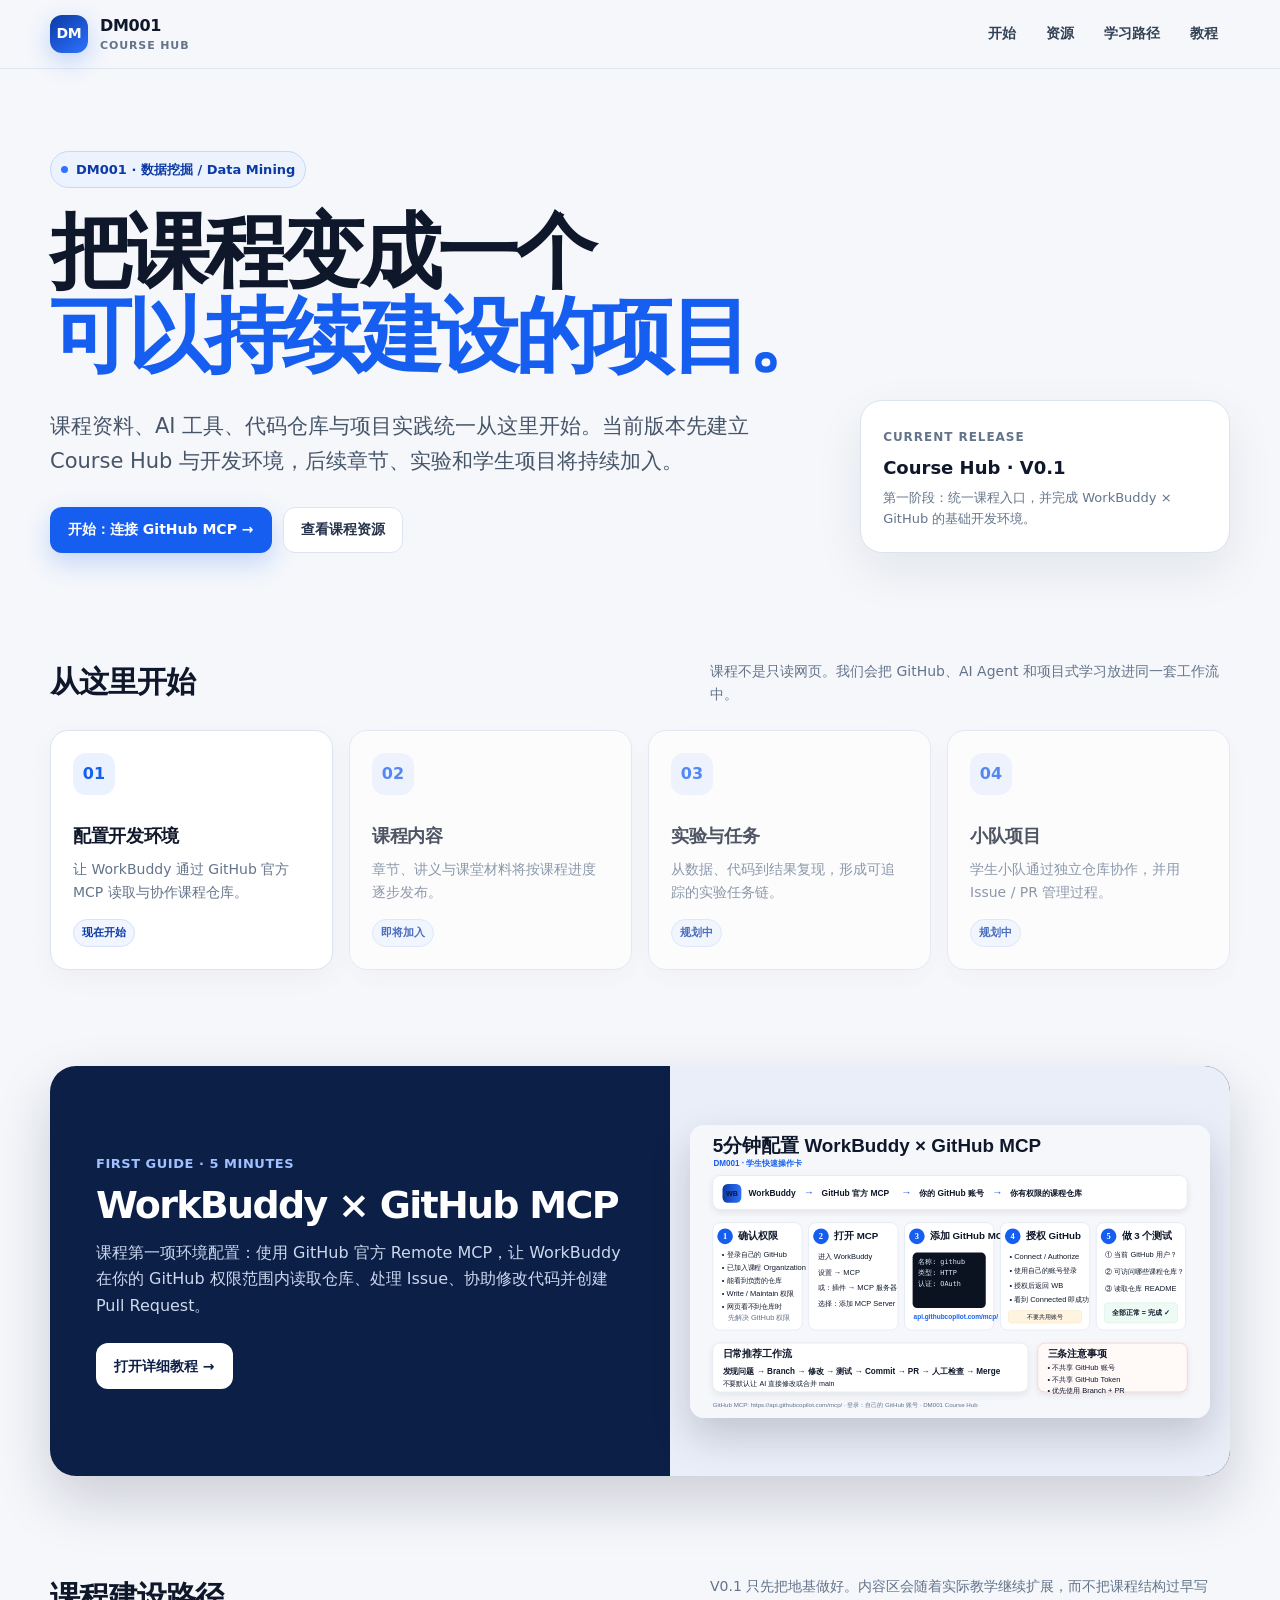
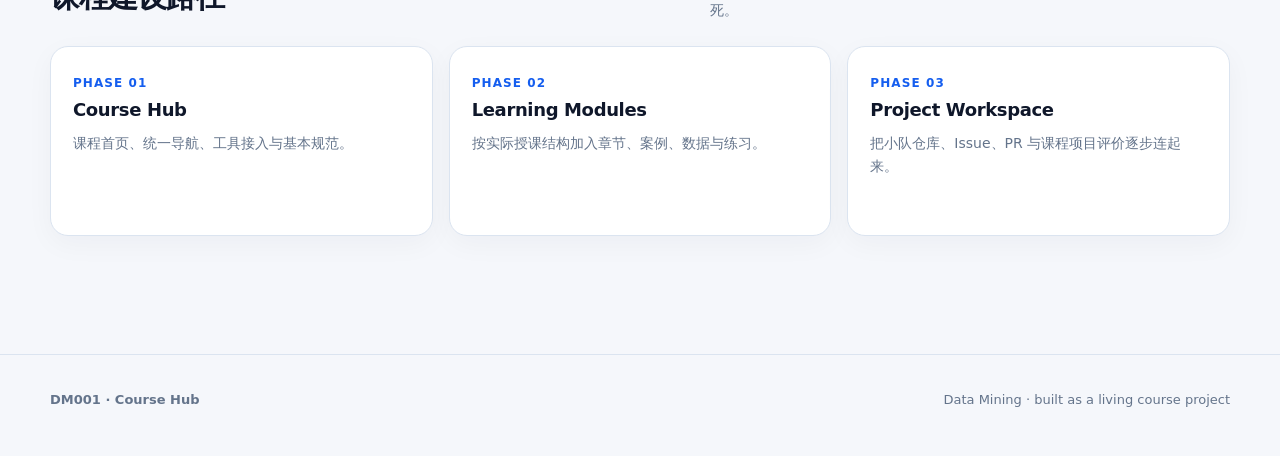
==== index.html @ c739cecd "fix: use SVG quick guide asset" ====
<!doctype html>
<html lang="zh-CN">
<head>
  <meta charset="utf-8" />
  <meta name="viewport" content="width=device-width, initial-scale=1" />
  <meta name="description" content="DM001 数据挖掘课程主页：课程信息、工具环境、教程与项目实践。" />
  <title>DM001 · 数据挖掘 Course Hub</title>
  <link rel="stylesheet" href="styles.css" />
</head>
<body>
<header class="topbar">
  <div class="container nav">
    <a class="brand" href="./">
      <span class="brand-mark">DM</span>
      <span>DM001 <small>Course Hub</small></span>
    </a>
    <nav class="nav-links" aria-label="主导航">
      <a href="#start">开始</a>
      <a href="#resources">资源</a>
      <a href="#path">学习路径</a>
      <a href="tutorials/github-mcp.html">教程</a>
    </nav>
  </div>
</header>

<main>
  <section class="hero">
    <div class="container">
      <span class="eyebrow"><span class="dot"></span> DM001 · 数据挖掘 / Data Mining</span>
      <h1>把课程变成一个<br><span>可以持续建设的项目。</span></h1>
      <div class="hero-copy">
        <div>
          <p>课程资料、AI 工具、代码仓库与项目实践统一从这里开始。当前版本先建立 Course Hub 与开发环境，后续章节、实验和学生项目将持续加入。</p>
          <div class="hero-actions">
            <a class="btn btn-primary" href="tutorials/github-mcp.html">开始：连接 GitHub MCP →</a>
            <a class="btn btn-secondary" href="#resources">查看课程资源</a>
          </div>
        </div>
        <aside class="hero-note">
          <span class="label">Current release</span>
          <strong>Course Hub · V0.1</strong>
          <p>第一阶段：统一课程入口，并完成 WorkBuddy × GitHub 的基础开发环境。</p>
        </aside>
      </div>
    </div>
  </section>

  <section class="section" id="start">
    <div class="container">
      <div class="section-head">
        <div><h2>从这里开始</h2></div>
        <p>课程不是只读网页。我们会把 GitHub、AI Agent 和项目式学习放进同一套工作流中。</p>
      </div>
      <div class="grid-4">
        <a class="card" href="tutorials/github-mcp.html">
          <div class="icon">01</div>
          <h3>配置开发环境</h3>
          <p>让 WorkBuddy 通过 GitHub 官方 MCP 读取与协作课程仓库。</p>
          <span class="tag">现在开始</span>
        </a>
        <div class="card disabled">
          <div class="icon">02</div>
          <h3>课程内容</h3>
          <p>章节、讲义与课堂材料将按课程进度逐步发布。</p>
          <span class="tag">即将加入</span>
        </div>
        <div class="card disabled">
          <div class="icon">03</div>
          <h3>实验与任务</h3>
          <p>从数据、代码到结果复现，形成可追踪的实验任务链。</p>
          <span class="tag">规划中</span>
        </div>
        <div class="card disabled">
          <div class="icon">04</div>
          <h3>小队项目</h3>
          <p>学生小队通过独立仓库协作，并用 Issue / PR 管理过程。</p>
          <span class="tag">规划中</span>
        </div>
      </div>
    </div>
  </section>

  <section class="section" id="resources">
    <div class="container">
      <article class="feature">
        <div class="feature-copy">
          <span class="kicker">FIRST GUIDE · 5 MINUTES</span>
          <h2>WorkBuddy × GitHub MCP</h2>
          <p>课程第一项环境配置：使用 GitHub 官方 Remote MCP，让 WorkBuddy 在你的 GitHub 权限范围内读取仓库、处理 Issue、协助修改代码并创建 Pull Request。</p>
          <a class="btn" href="tutorials/github-mcp.html">打开详细教程 →</a>
        </div>
        <div class="feature-media">
          <img src="assets/workbuddy-github-mcp.svg" alt="5分钟配置 WorkBuddy 与 GitHub MCP 操作卡" />
        </div>
      </article>
    </div>
  </section>

  <section class="section" id="path">
    <div class="container">
      <div class="section-head">
        <div><h2>课程建设路径</h2></div>
        <p>V0.1 只先把地基做好。内容区会随着实际教学继续扩展，而不把课程结构过早写死。</p>
      </div>
      <div class="timeline">
        <div class="card"><span class="num">PHASE 01</span><h3>Course Hub</h3><p>课程首页、统一导航、工具接入与基本规范。</p></div>
        <div class="card"><span class="num">PHASE 02</span><h3>Learning Modules</h3><p>按实际授课结构加入章节、案例、数据与练习。</p></div>
        <div class="card"><span class="num">PHASE 03</span><h3>Project Workspace</h3><p>把小队仓库、Issue、PR 与课程项目评价逐步连起来。</p></div>
      </div>
    </div>
  </section>
</main>

<footer class="footer">
  <div class="container footer-inner">
    <strong>DM001 · Course Hub</strong>
    <span>Data Mining · built as a living course project</span>
  </div>
</footer>
</body>
</html>
---- styles.css ----
:root {
  --bg: #f5f7fb;
  --surface: #ffffff;
  --surface-2: #eef3fb;
  --text: #0f172a;
  --muted: #64748b;
  --line: #dbe4f0;
  --blue: #155eef;
  --blue-dark: #0b3aa4;
  --blue-soft: #eaf1ff;
  --green: #138a5b;
  --amber: #a15c00;
  --shadow: 0 18px 48px rgba(15, 23, 42, .08);
  --radius: 22px;
  --max: 1180px;
}
* { box-sizing: border-box; }
html { scroll-behavior: smooth; }
body {
  margin: 0;
  font-family: Inter, ui-sans-serif, system-ui, -apple-system, BlinkMacSystemFont, "Segoe UI", "PingFang SC", "Microsoft YaHei", sans-serif;
  color: var(--text);
  background: var(--bg);
  line-height: 1.65;
}
a { color: inherit; text-decoration: none; }
img { max-width: 100%; display: block; }
button, a { -webkit-tap-highlight-color: transparent; }
.container { width: min(calc(100% - 36px), var(--max)); margin: 0 auto; }
.topbar {
  position: sticky; top: 0; z-index: 20;
  backdrop-filter: blur(16px);
  background: rgba(245,247,251,.86);
  border-bottom: 1px solid rgba(219,228,240,.8);
}
.nav { height: 68px; display:flex; align-items:center; justify-content:space-between; gap:20px; }
.brand { display:flex; align-items:center; gap:12px; font-weight:800; letter-spacing:-.02em; }
.brand-mark { width:38px; height:38px; border-radius:12px; display:grid; place-items:center; color:white; background:linear-gradient(145deg,#0b3aa4,#2e72ff); font-size:14px; box-shadow:0 8px 24px rgba(21,94,239,.24); }
.brand small { display:block; color:var(--muted); font-size:11px; font-weight:700; letter-spacing:.08em; text-transform:uppercase; margin-top:-3px; }
.nav-links { display:flex; align-items:center; gap:6px; color:#334155; font-size:14px; font-weight:650; }
.nav-links a { padding:9px 12px; border-radius:10px; }
.nav-links a:hover { background:#fff; color:var(--blue); }
.hero { padding:82px 0 56px; }
.eyebrow { display:inline-flex; gap:8px; align-items:center; padding:7px 10px; border:1px solid #c9d8f7; border-radius:999px; color:var(--blue-dark); background:rgba(234,241,255,.75); font-size:13px; font-weight:750; }
.dot { width:7px; height:7px; background:#2e72ff; border-radius:50%; }
h1 { font-size:clamp(42px,7vw,82px); line-height:1.02; letter-spacing:-.055em; margin:22px 0 22px; max-width:950px; }
.hero h1 span { color:var(--blue); }
.hero-copy { display:grid; grid-template-columns:1.35fr .65fr; gap:42px; align-items:end; }
.hero p { margin:0; max-width:720px; color:#475569; font-size:clamp(17px,2vw,21px); }
.hero-actions { display:flex; gap:11px; flex-wrap:wrap; margin-top:28px; }
.btn { display:inline-flex; align-items:center; justify-content:center; gap:9px; min-height:46px; padding:0 17px; border-radius:12px; font-weight:750; font-size:14px; border:1px solid transparent; transition:.18s ease; }
.btn-primary { background:var(--blue); color:#fff; box-shadow:0 10px 26px rgba(21,94,239,.22); }
.btn-primary:hover { transform:translateY(-1px); background:#0f4fd1; }
.btn-secondary { background:#fff; border-color:var(--line); color:#24324a; }
.btn-secondary:hover { border-color:#b8c8df; transform:translateY(-1px); }
.hero-note { background:var(--surface); border:1px solid var(--line); box-shadow:var(--shadow); border-radius:var(--radius); padding:22px; }
.hero-note .label { color:var(--muted); font-size:12px; text-transform:uppercase; letter-spacing:.08em; font-weight:800; }
.hero-note strong { display:block; font-size:18px; margin:4px 0; }
.hero-note p { font-size:13px; color:var(--muted); }
.section { padding:48px 0; }
.section-head { display:flex; align-items:end; justify-content:space-between; gap:24px; margin-bottom:24px; }
.section-head h2 { margin:0; font-size:30px; letter-spacing:-.035em; }
.section-head p { margin:0; color:var(--muted); font-size:14px; max-width:520px; }
.grid-4 { display:grid; grid-template-columns:repeat(4,1fr); gap:16px; }
.card { background:var(--surface); border:1px solid var(--line); border-radius:18px; padding:22px; box-shadow:0 8px 28px rgba(15,23,42,.04); }
.card .icon { width:42px; height:42px; border-radius:13px; display:grid; place-items:center; background:var(--blue-soft); color:var(--blue); font-weight:900; margin-bottom:26px; }
.card h3 { margin:0 0 7px; font-size:18px; letter-spacing:-.02em; }
.card p { margin:0; color:var(--muted); font-size:14px; }
.card.disabled { opacity:.72; }
.card .tag { display:inline-flex; margin-top:15px; color:var(--blue-dark); background:#f0f5ff; border:1px solid #d6e2fb; border-radius:999px; padding:4px 8px; font-size:11px; font-weight:800; }
.feature { display:grid; grid-template-columns:1.05fr .95fr; gap:0; overflow:hidden; border-radius:26px; background:#0c1f46; color:#fff; box-shadow:0 24px 56px rgba(15,23,42,.18); }
.feature-copy { padding:46px; display:flex; flex-direction:column; justify-content:center; }
.feature-copy .kicker { color:#9fc1ff; font-weight:800; font-size:13px; letter-spacing:.04em; }
.feature-copy h2 { margin:9px 0 14px; font-size:38px; line-height:1.12; letter-spacing:-.045em; }
.feature-copy p { margin:0; color:#cbd8ee; font-size:16px; max-width:560px; }
.feature-copy .btn { margin-top:24px; align-self:flex-start; background:#fff; color:#0c1f46; }
.feature-media { min-height:410px; background:#e9eef9; padding:20px; display:grid; place-items:center; }
.feature-media img { border-radius:14px; box-shadow:0 18px 40px rgba(3,10,24,.18); }
.timeline { display:grid; grid-template-columns:repeat(3,1fr); gap:16px; }
.timeline .card { min-height:190px; }
.timeline .num { color:var(--blue); font-weight:900; font-size:12px; letter-spacing:.09em; }
.footer { margin-top:70px; padding:34px 0 46px; border-top:1px solid var(--line); color:var(--muted); font-size:13px; }
.footer-inner { display:flex; justify-content:space-between; align-items:center; gap:20px; }

/* Tutorial */
.doc-hero { padding:60px 0 30px; }
.breadcrumb { color:var(--muted); font-size:13px; margin-bottom:18px; }
.breadcrumb a:hover { color:var(--blue); }
.doc-hero h1 { font-size:clamp(38px,6vw,64px); margin:0 0 16px; max-width:960px; }
.doc-lead { color:#526178; max-width:820px; font-size:18px; margin:0; }
.meta { display:flex; gap:10px; flex-wrap:wrap; margin-top:20px; }
.meta span { font-size:12px; color:#334155; background:#fff; border:1px solid var(--line); padding:6px 9px; border-radius:999px; }
.infographic { margin:28px auto 46px; background:#fff; padding:10px; border:1px solid var(--line); border-radius:20px; box-shadow:var(--shadow); }
.infographic img { width:100%; border-radius:12px; }
.doc-layout { display:grid; grid-template-columns:230px minmax(0,760px); gap:54px; align-items:start; justify-content:center; }
.toc { position:sticky; top:92px; padding:14px 0; }
.toc-title { font-size:12px; color:#94a3b8; font-weight:850; text-transform:uppercase; letter-spacing:.09em; margin:0 0 9px 10px; }
.toc a { display:block; padding:8px 10px; border-radius:9px; color:#64748b; font-size:13px; font-weight:650; }
.toc a:hover { color:var(--blue); background:#eef4ff; }
.article { min-width:0; }
.article section { scroll-margin-top:100px; padding:0 0 38px; }
.article h2 { margin:0 0 15px; font-size:28px; letter-spacing:-.035em; }
.article h3 { margin:24px 0 8px; font-size:18px; }
.article p, .article li { color:#45546a; }
.article ul, .article ol { padding-left:22px; }
.step { display:grid; grid-template-columns:46px 1fr; gap:16px; margin:18px 0; }
.step-no { width:42px; height:42px; border-radius:14px; background:var(--blue); color:#fff; display:grid; place-items:center; font-weight:900; box-shadow:0 8px 18px rgba(21,94,239,.2); }
.step-body { border:1px solid var(--line); background:#fff; border-radius:16px; padding:18px 20px; }
.step-body h3 { margin:0 0 8px; }
.code { background:#0b1220; color:#dbeafe; border-radius:13px; padding:15px 17px; overflow:auto; font:13px/1.6 ui-monospace,SFMono-Regular,Menlo,Consolas,monospace; margin:12px 0; white-space:pre-wrap; }
.copyline { display:flex; align-items:center; justify-content:space-between; gap:12px; padding:11px 13px; border-radius:12px; border:1px solid #cfe0ff; background:#f3f7ff; margin:10px 0; }
.copyline code { color:#12376e; overflow-wrap:anywhere; font-size:13px; }
.notice { border-radius:14px; padding:15px 17px; margin:17px 0; background:#fff8e8; border:1px solid #f0d9a4; color:#724400; font-size:14px; }
.success { background:#eefbf5; border-color:#b9ead2; color:#0f6846; }
.prompt { background:#fff; border:1px solid var(--line); border-left:4px solid var(--blue); border-radius:11px; padding:14px 15px; margin:10px 0; color:#334155; font-size:14px; }
.flow { display:flex; align-items:center; flex-wrap:wrap; gap:7px; margin-top:12px; }
.flow span { background:#eef4ff; color:#174893; border:1px solid #d7e4fb; padding:6px 9px; border-radius:9px; font-size:12px; font-weight:750; }
.flow b { color:#8ba0bd; }
.ref { font-size:13px; color:var(--muted); }
.ref a { color:var(--blue); text-decoration:underline; text-underline-offset:3px; }
@media (max-width: 900px) {
  .nav-links { display:none; }
  .hero { padding-top:56px; }
  .hero-copy, .feature, .doc-layout { grid-template-columns:1fr; }
  .hero-note { margin-top:20px; }
  .grid-4 { grid-template-columns:1fr 1fr; }
  .timeline { grid-template-columns:1fr; }
  .feature-media { min-height:auto; }
  .toc { display:none; }
  .doc-layout { justify-content:stretch; }
}
@media (max-width: 620px) {
  .container { width:min(calc(100% - 24px),var(--max)); }
  .grid-4 { grid-template-columns:1fr; }
  .hero { padding-top:42px; }
  .hero h1 { font-size:48px; }
  .feature-copy { padding:30px 24px; }
  .feature-copy h2 { font-size:31px; }
  .feature-media { padding:12px; }
  .footer-inner { flex-direction:column; align-items:flex-start; }
  .step { grid-template-columns:38px 1fr; gap:10px; }
  .step-no { width:36px; height:36px; border-radius:11px; }
  .step-body { padding:15px; }
}
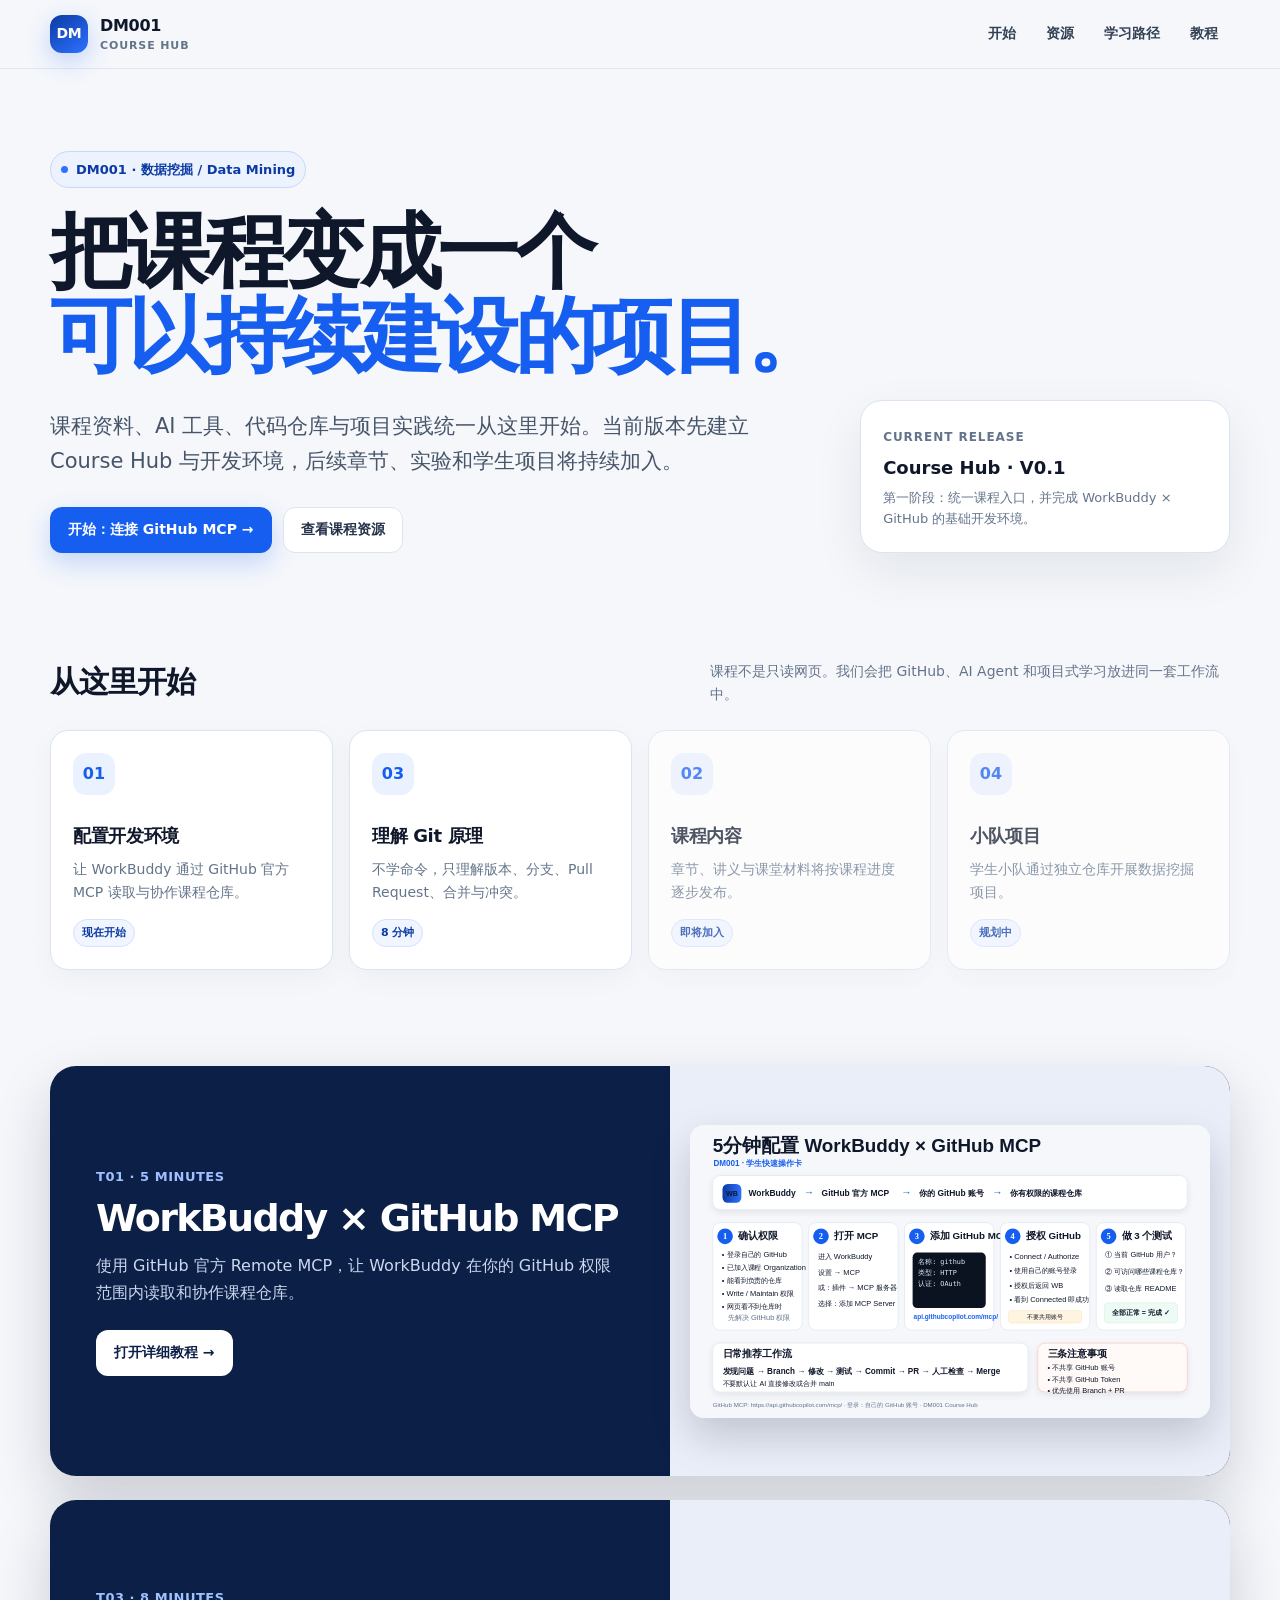
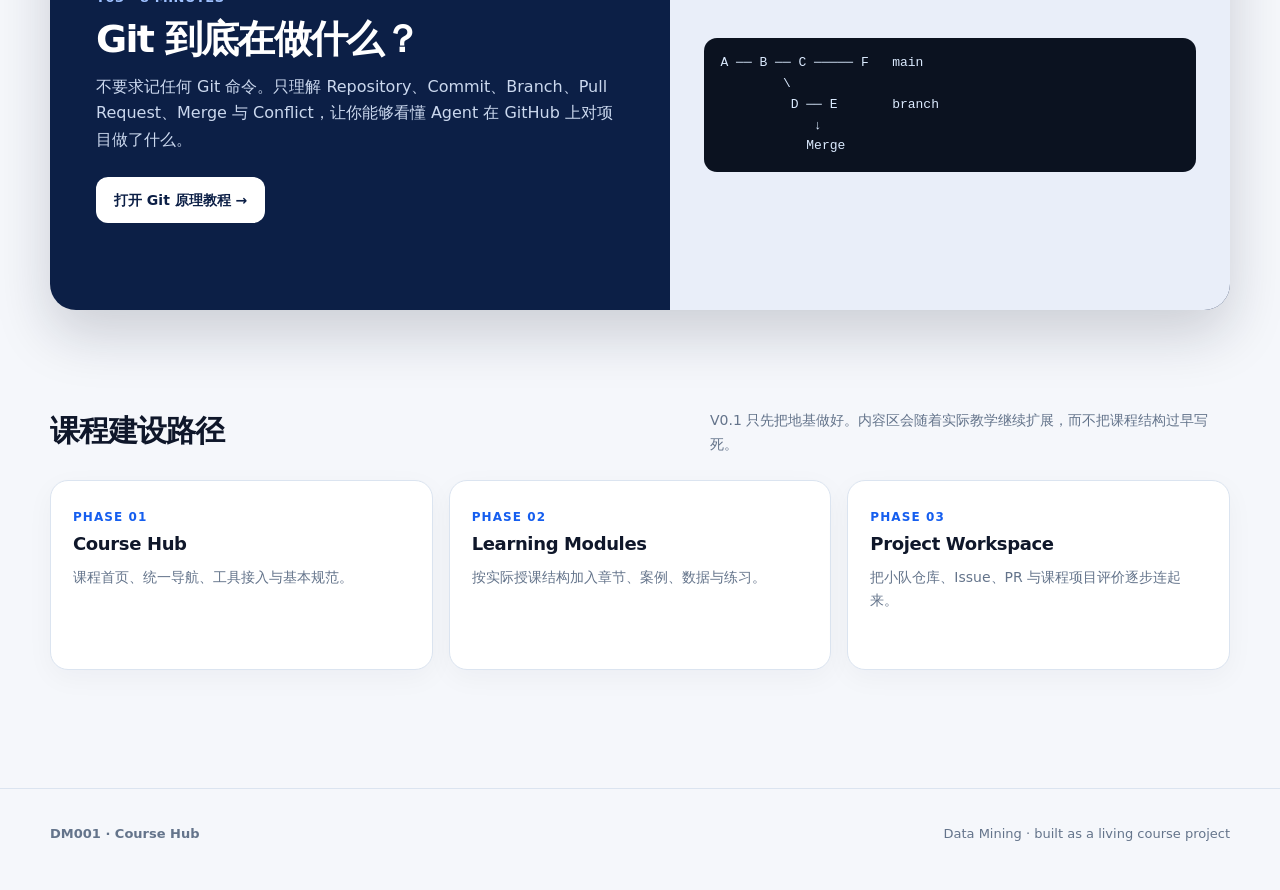
==== commit 1073c5ca: "Add T03 Git principles tutorial to Course Hub" ====
--- a/index.html
+++ b/index.html
@@ -18,7 +18,7 @@
       <a href="#start">开始</a>
       <a href="#resources">资源</a>
       <a href="#path">学习路径</a>
-      <a href="tutorials/github-mcp.html">教程</a>
+      <a href="#resources">教程</a>
     </nav>
   </div>
 </header>
@@ -58,6 +58,12 @@
           <p>让 WorkBuddy 通过 GitHub 官方 MCP 读取与协作课程仓库。</p>
           <span class="tag">现在开始</span>
         </a>
+        <a class="card" href="tutorials/git-principles.html">
+          <div class="icon">03</div>
+          <h3>理解 Git 原理</h3>
+          <p>不学命令，只理解版本、分支、Pull Request、合并与冲突。</p>
+          <span class="tag">8 分钟</span>
+        </a>
         <div class="card disabled">
           <div class="icon">02</div>
           <h3>课程内容</h3>
@@ -65,15 +71,9 @@
           <span class="tag">即将加入</span>
         </div>
         <div class="card disabled">
-          <div class="icon">03</div>
-          <h3>实验与任务</h3>
-          <p>从数据、代码到结果复现，形成可追踪的实验任务链。</p>
-          <span class="tag">规划中</span>
-        </div>
-        <div class="card disabled">
           <div class="icon">04</div>
           <h3>小队项目</h3>
-          <p>学生小队通过独立仓库协作，并用 Issue / PR 管理过程。</p>
+          <p>学生小队通过独立仓库开展数据挖掘项目。</p>
           <span class="tag">规划中</span>
         </div>
       </div>
@@ -84,13 +84,25 @@
     <div class="container">
       <article class="feature">
         <div class="feature-copy">
-          <span class="kicker">FIRST GUIDE · 5 MINUTES</span>
+          <span class="kicker">T01 · 5 MINUTES</span>
           <h2>WorkBuddy × GitHub MCP</h2>
-          <p>课程第一项环境配置：使用 GitHub 官方 Remote MCP，让 WorkBuddy 在你的 GitHub 权限范围内读取仓库、处理 Issue、协助修改代码并创建 Pull Request。</p>
+          <p>使用 GitHub 官方 Remote MCP，让 WorkBuddy 在你的 GitHub 权限范围内读取和协作课程仓库。</p>
           <a class="btn" href="tutorials/github-mcp.html">打开详细教程 →</a>
         </div>
         <div class="feature-media">
           <img src="assets/workbuddy-github-mcp.svg" alt="5分钟配置 WorkBuddy 与 GitHub MCP 操作卡" />
+        </div>
+      </article>
+
+      <article class="feature" style="margin-top:24px">
+        <div class="feature-copy">
+          <span class="kicker">T03 · 8 MINUTES</span>
+          <h2>Git 到底在做什么？</h2>
+          <p>不要求记任何 Git 命令。只理解 Repository、Commit、Branch、Pull Request、Merge 与 Conflict，让你能够看懂 Agent 在 GitHub 上对项目做了什么。</p>
+          <a class="btn" href="tutorials/git-principles.html">打开 Git 原理教程 →</a>
+        </div>
+        <div class="feature-media" style="padding:34px">
+          <div class="code" style="width:100%;text-align:left">A ── B ── C ───── F   main<br>&nbsp;&nbsp;&nbsp;&nbsp;&nbsp;&nbsp;&nbsp;&nbsp;\<br>&nbsp;&nbsp;&nbsp;&nbsp;&nbsp;&nbsp;&nbsp;&nbsp; D ── E&nbsp;&nbsp;&nbsp;&nbsp;&nbsp;&nbsp; branch<br>&nbsp;&nbsp;&nbsp;&nbsp;&nbsp;&nbsp;&nbsp;&nbsp;&nbsp;&nbsp;&nbsp;&nbsp;↓<br>&nbsp;&nbsp;&nbsp;&nbsp;&nbsp;&nbsp;&nbsp;&nbsp;&nbsp;&nbsp; Merge</div>
         </div>
       </article>
     </div>
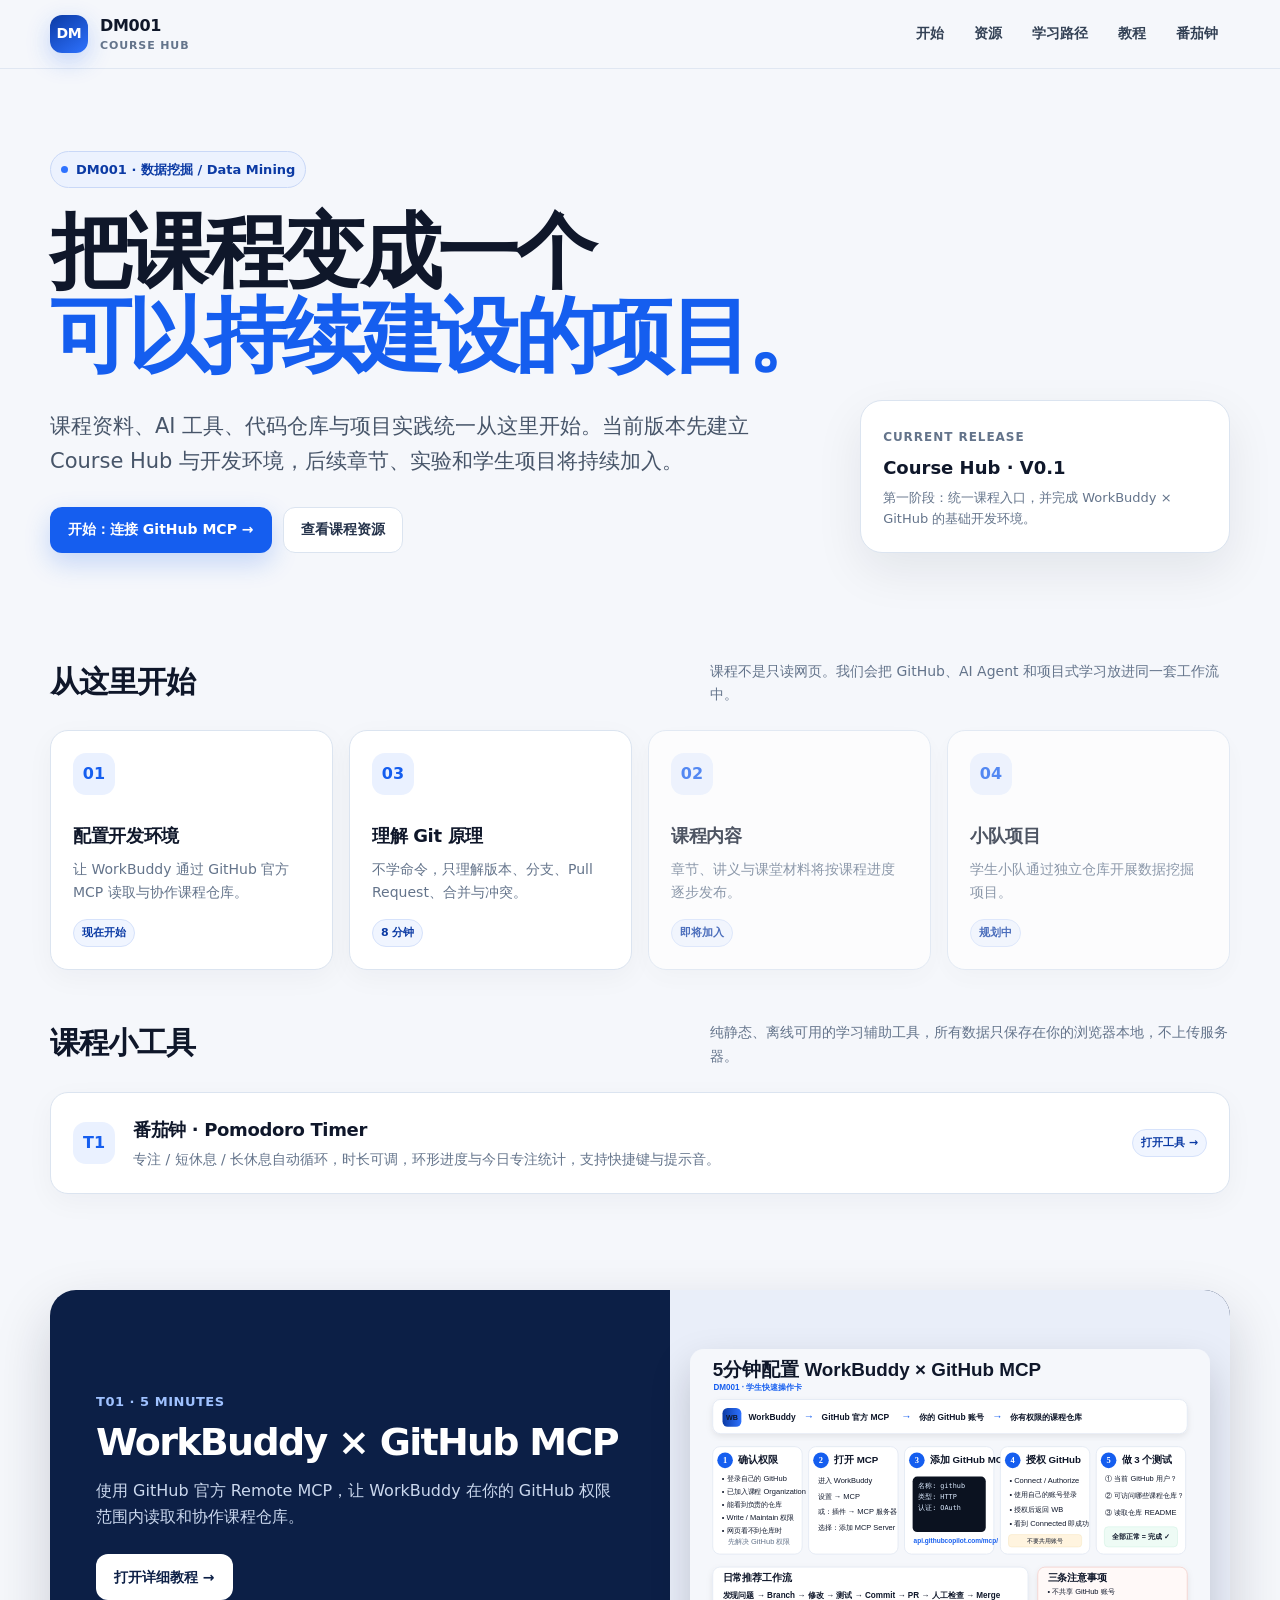
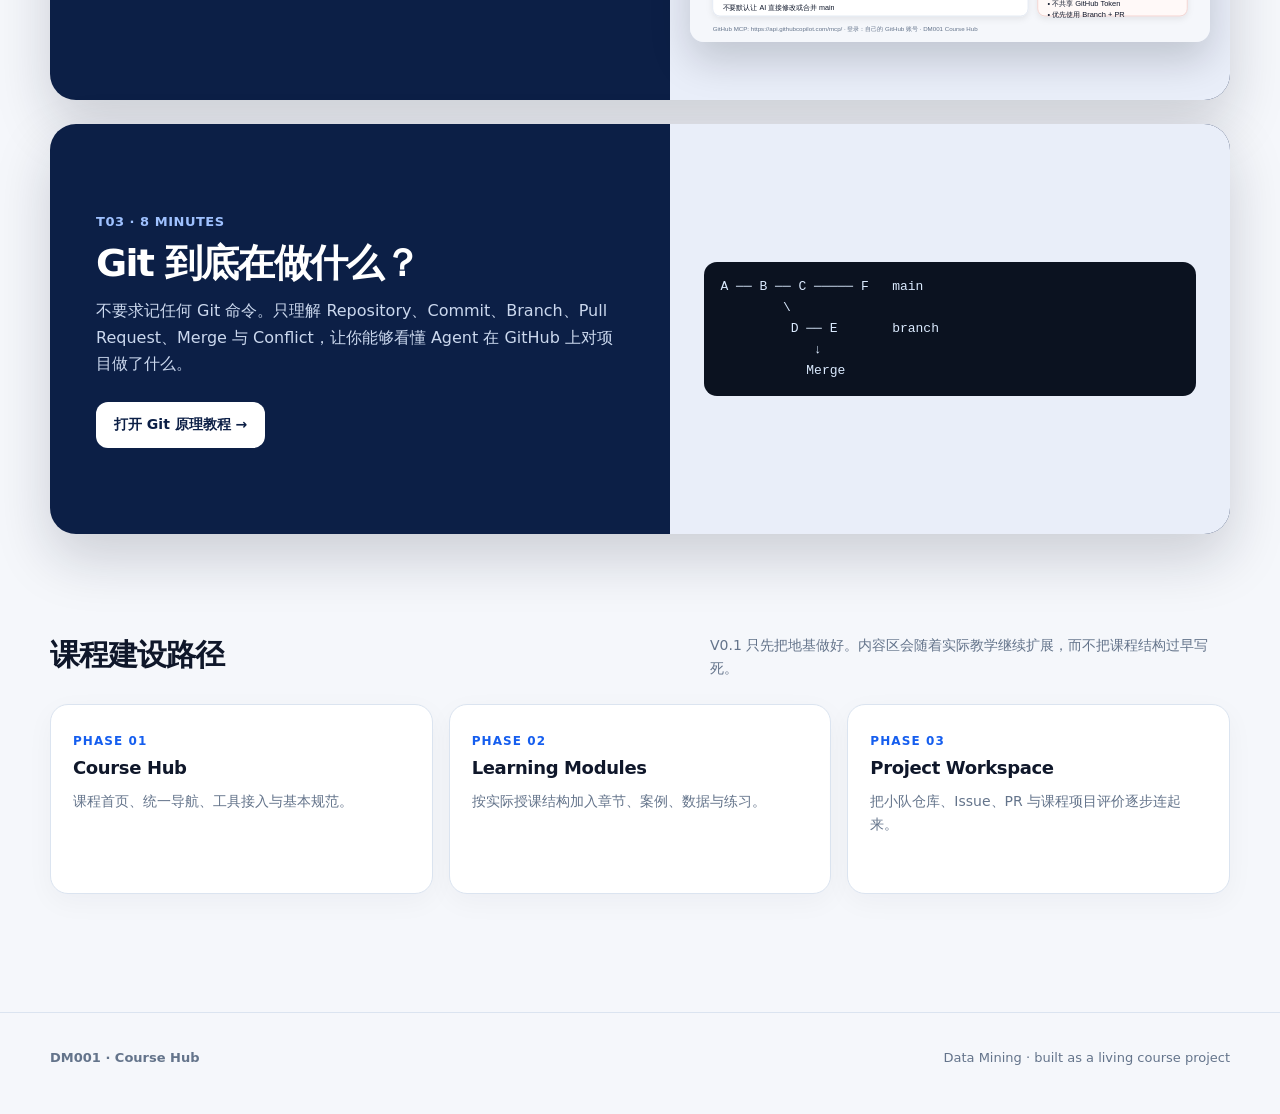
==== commit 1564b54b: "feat: 首页新增番茄钟入口（导航链接 + 课程小工具卡片）" ====
--- a/index.html
+++ b/index.html
@@ -19,6 +19,7 @@
       <a href="#resources">资源</a>
       <a href="#path">学习路径</a>
       <a href="#resources">教程</a>
+      <a href="apps/pomodoro.html">番茄钟</a>
     </nav>
   </div>
 </header>
@@ -80,6 +81,23 @@
     </div>
   </section>
 
+  <section class="section" id="tools" style="padding-top:0;">
+    <div class="container">
+      <div class="section-head">
+        <div><h2>课程小工具</h2></div>
+        <p>纯静态、离线可用的学习辅助工具，所有数据只保存在你的浏览器本地，不上传服务器。</p>
+      </div>
+      <a class="card" href="apps/pomodoro.html" style="display:flex;align-items:center;gap:18px;flex-wrap:wrap;">
+        <div class="icon" style="margin-bottom:0;">T1</div>
+        <div style="flex:1 1 260px;min-width:0;">
+          <h3 style="margin-bottom:4px;">番茄钟 · Pomodoro Timer</h3>
+          <p>专注 / 短休息 / 长休息自动循环，时长可调，环形进度与今日专注统计，支持快捷键与提示音。</p>
+        </div>
+        <span class="tag" style="margin-top:0;">打开工具 →</span>
+      </a>
+    </div>
+  </section>
+
   <section class="section" id="resources">
     <div class="container">
       <article class="feature">
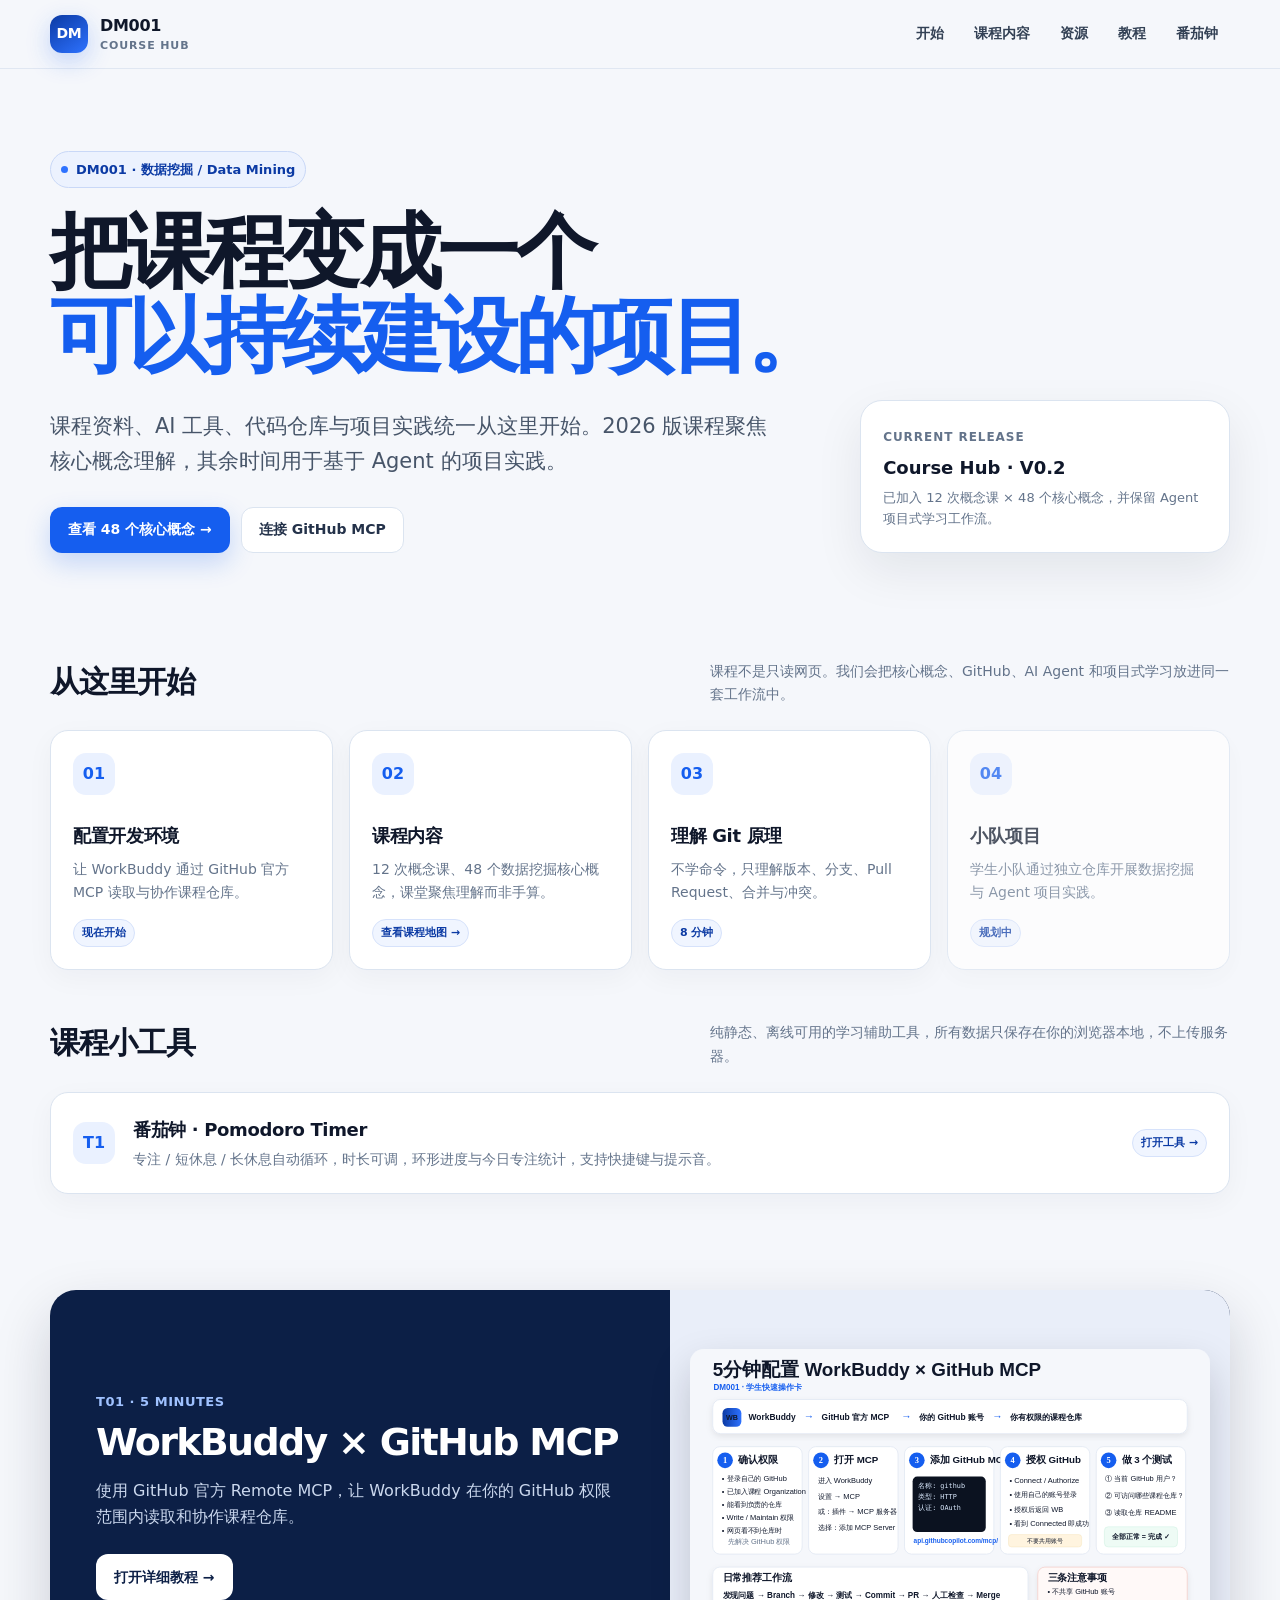
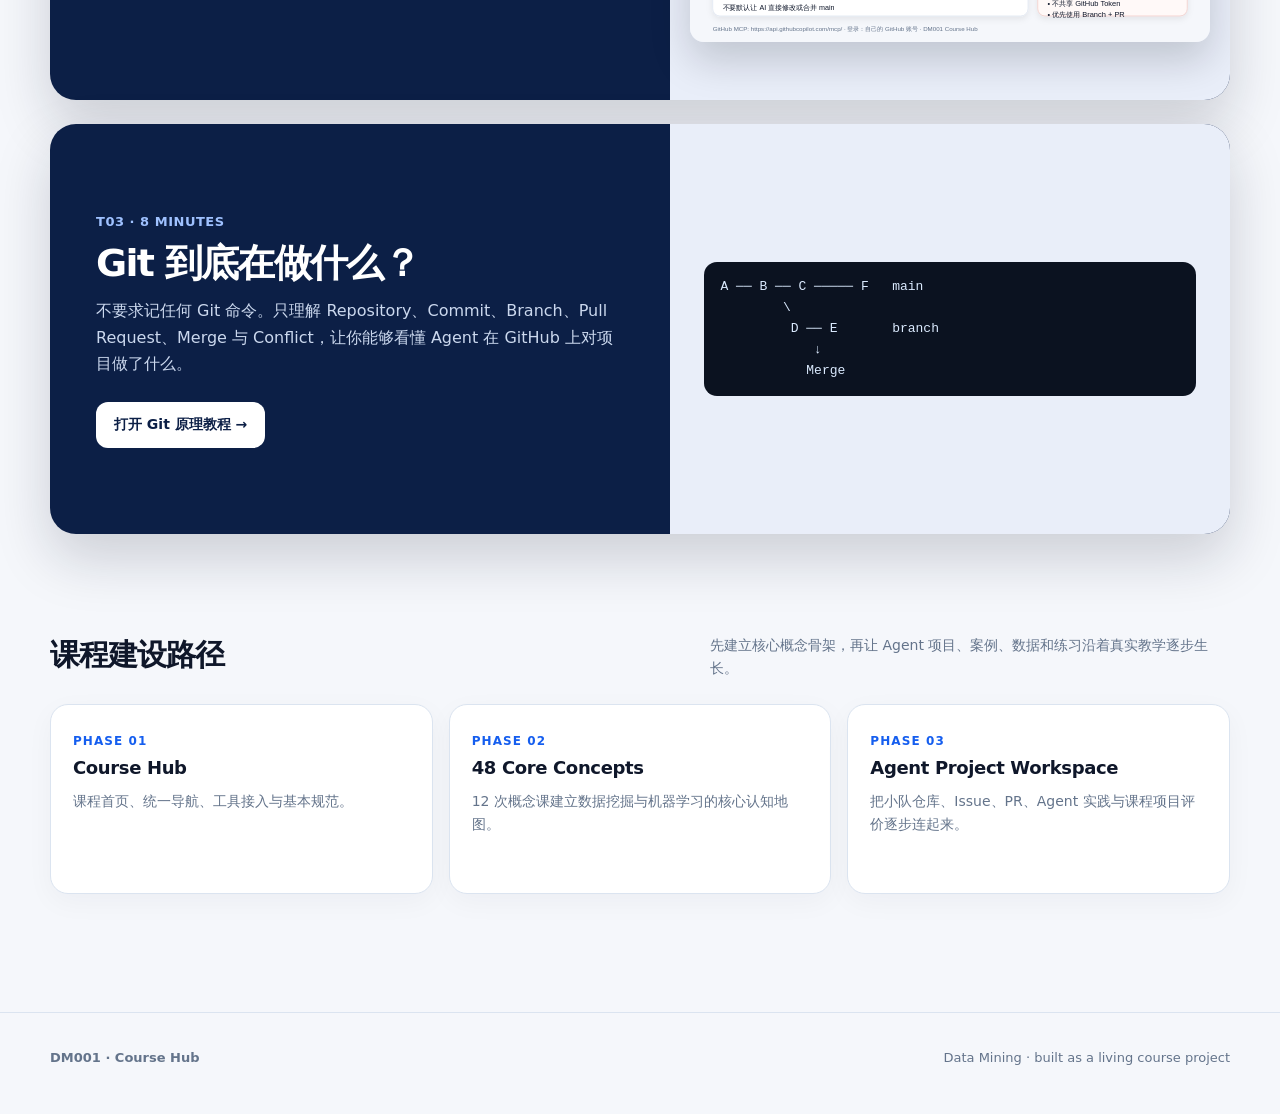
==== commit ccf7227d: "Link course concept map from homepage" ====
--- a/index.html
+++ b/index.html
@@ -3,7 +3,7 @@
 <head>
   <meta charset="utf-8" />
   <meta name="viewport" content="width=device-width, initial-scale=1" />
-  <meta name="description" content="DM001 数据挖掘课程主页：课程信息、工具环境、教程与项目实践。" />
+  <meta name="description" content="DM001 数据挖掘课程主页：课程信息、48 个核心概念、AI 工具、教程与项目实践。" />
   <title>DM001 · 数据挖掘 Course Hub</title>
   <link rel="stylesheet" href="styles.css" />
 </head>
@@ -16,8 +16,8 @@
     </a>
     <nav class="nav-links" aria-label="主导航">
       <a href="#start">开始</a>
+      <a href="curriculum.html">课程内容</a>
       <a href="#resources">资源</a>
-      <a href="#path">学习路径</a>
       <a href="#resources">教程</a>
       <a href="apps/pomodoro.html">番茄钟</a>
     </nav>
@@ -31,16 +31,16 @@
       <h1>把课程变成一个<br><span>可以持续建设的项目。</span></h1>
       <div class="hero-copy">
         <div>
-          <p>课程资料、AI 工具、代码仓库与项目实践统一从这里开始。当前版本先建立 Course Hub 与开发环境，后续章节、实验和学生项目将持续加入。</p>
+          <p>课程资料、AI 工具、代码仓库与项目实践统一从这里开始。2026 版课程聚焦核心概念理解，其余时间用于基于 Agent 的项目实践。</p>
           <div class="hero-actions">
-            <a class="btn btn-primary" href="tutorials/github-mcp.html">开始：连接 GitHub MCP →</a>
-            <a class="btn btn-secondary" href="#resources">查看课程资源</a>
+            <a class="btn btn-primary" href="curriculum.html">查看 48 个核心概念 →</a>
+            <a class="btn btn-secondary" href="tutorials/github-mcp.html">连接 GitHub MCP</a>
           </div>
         </div>
         <aside class="hero-note">
           <span class="label">Current release</span>
-          <strong>Course Hub · V0.1</strong>
-          <p>第一阶段：统一课程入口，并完成 WorkBuddy × GitHub 的基础开发环境。</p>
+          <strong>Course Hub · V0.2</strong>
+          <p>已加入 12 次概念课 × 48 个核心概念，并保留 Agent 项目式学习工作流。</p>
         </aside>
       </div>
     </div>
@@ -50,7 +50,7 @@
     <div class="container">
       <div class="section-head">
         <div><h2>从这里开始</h2></div>
-        <p>课程不是只读网页。我们会把 GitHub、AI Agent 和项目式学习放进同一套工作流中。</p>
+        <p>课程不是只读网页。我们会把核心概念、GitHub、AI Agent 和项目式学习放进同一套工作流中。</p>
       </div>
       <div class="grid-4">
         <a class="card" href="tutorials/github-mcp.html">
@@ -59,6 +59,12 @@
           <p>让 WorkBuddy 通过 GitHub 官方 MCP 读取与协作课程仓库。</p>
           <span class="tag">现在开始</span>
         </a>
+        <a class="card" href="curriculum.html">
+          <div class="icon">02</div>
+          <h3>课程内容</h3>
+          <p>12 次概念课、48 个数据挖掘核心概念，课堂聚焦理解而非手算。</p>
+          <span class="tag">查看课程地图 →</span>
+        </a>
         <a class="card" href="tutorials/git-principles.html">
           <div class="icon">03</div>
           <h3>理解 Git 原理</h3>
@@ -66,15 +72,9 @@
           <span class="tag">8 分钟</span>
         </a>
         <div class="card disabled">
-          <div class="icon">02</div>
-          <h3>课程内容</h3>
-          <p>章节、讲义与课堂材料将按课程进度逐步发布。</p>
-          <span class="tag">即将加入</span>
-        </div>
-        <div class="card disabled">
           <div class="icon">04</div>
           <h3>小队项目</h3>
-          <p>学生小队通过独立仓库开展数据挖掘项目。</p>
+          <p>学生小队通过独立仓库开展数据挖掘与 Agent 项目实践。</p>
           <span class="tag">规划中</span>
         </div>
       </div>
@@ -130,12 +130,12 @@
     <div class="container">
       <div class="section-head">
         <div><h2>课程建设路径</h2></div>
-        <p>V0.1 只先把地基做好。内容区会随着实际教学继续扩展，而不把课程结构过早写死。</p>
+        <p>先建立核心概念骨架，再让 Agent 项目、案例、数据和练习沿着真实教学逐步生长。</p>
       </div>
       <div class="timeline">
         <div class="card"><span class="num">PHASE 01</span><h3>Course Hub</h3><p>课程首页、统一导航、工具接入与基本规范。</p></div>
-        <div class="card"><span class="num">PHASE 02</span><h3>Learning Modules</h3><p>按实际授课结构加入章节、案例、数据与练习。</p></div>
-        <div class="card"><span class="num">PHASE 03</span><h3>Project Workspace</h3><p>把小队仓库、Issue、PR 与课程项目评价逐步连起来。</p></div>
+        <div class="card"><span class="num">PHASE 02</span><h3>48 Core Concepts</h3><p>12 次概念课建立数据挖掘与机器学习的核心认知地图。</p></div>
+        <div class="card"><span class="num">PHASE 03</span><h3>Agent Project Workspace</h3><p>把小队仓库、Issue、PR、Agent 实践与课程项目评价逐步连起来。</p></div>
       </div>
     </div>
   </section>
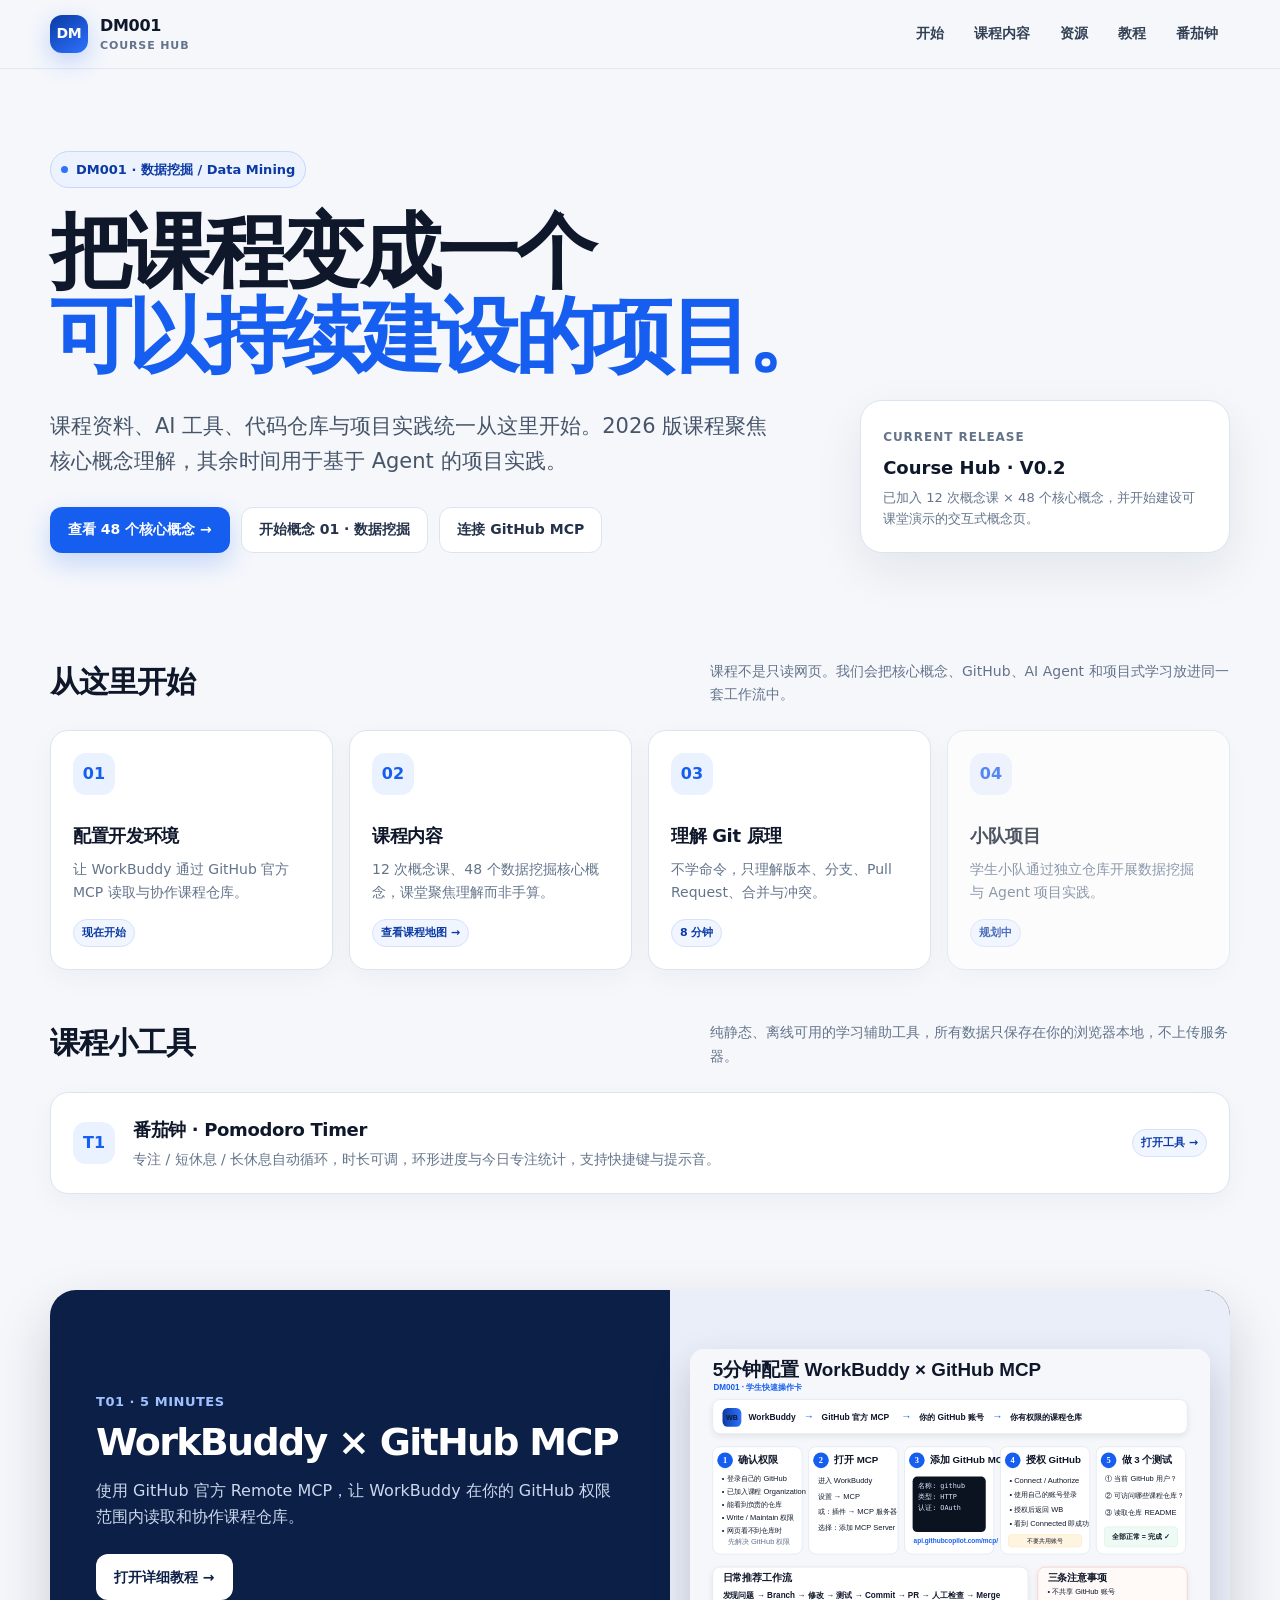
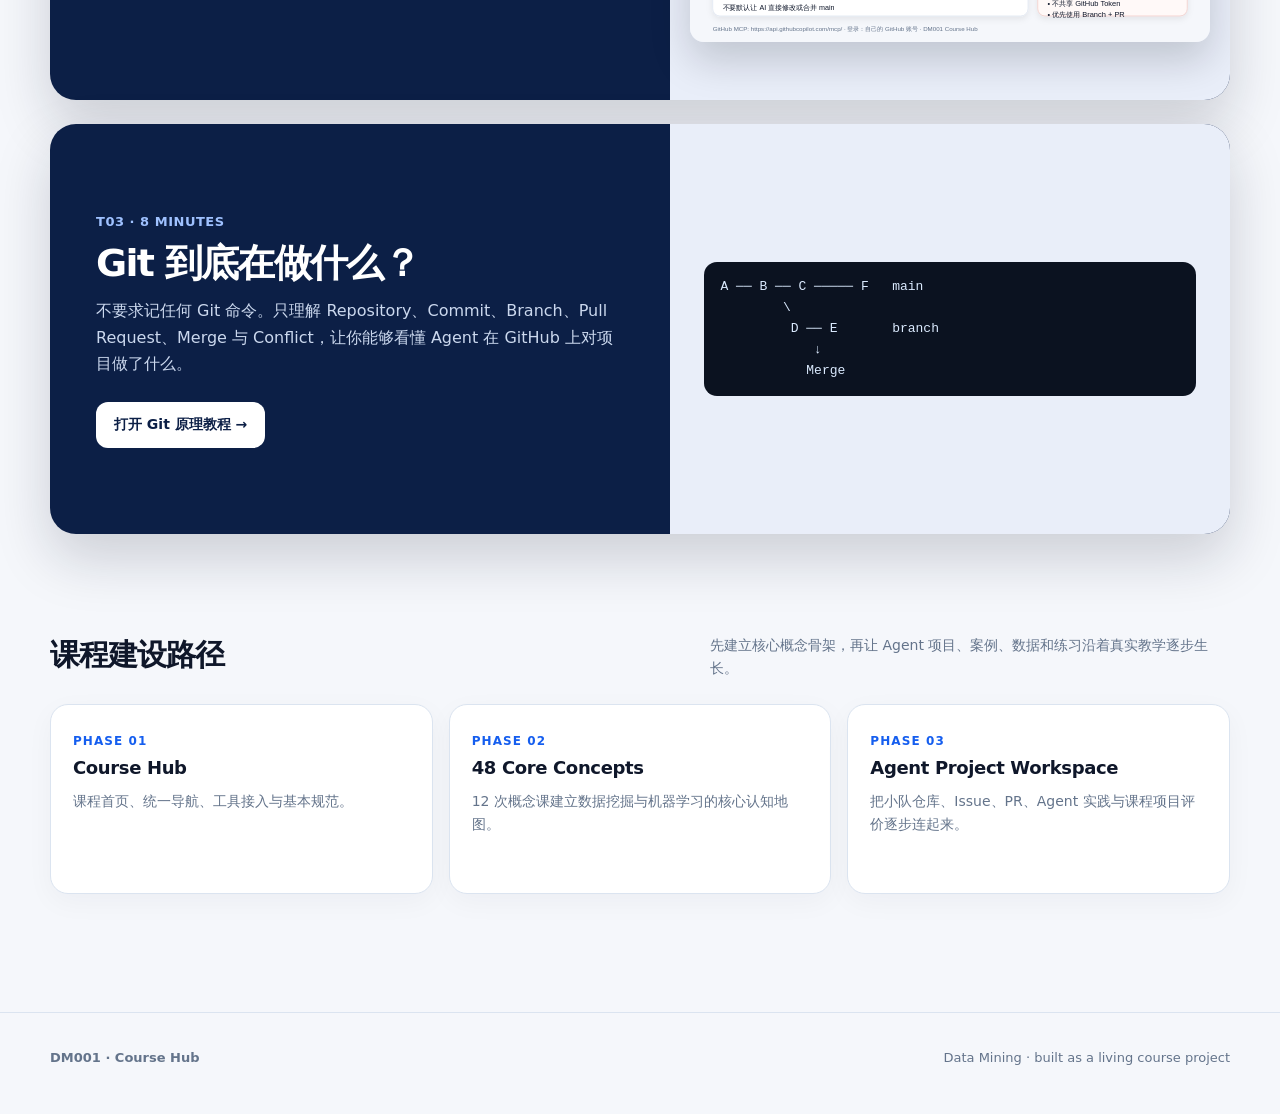
==== commit 9d04adc1: "Link interactive Data Mining deck from course homepage" ====
--- a/index.html
+++ b/index.html
@@ -34,13 +34,14 @@
           <p>课程资料、AI 工具、代码仓库与项目实践统一从这里开始。2026 版课程聚焦核心概念理解，其余时间用于基于 Agent 的项目实践。</p>
           <div class="hero-actions">
             <a class="btn btn-primary" href="curriculum.html">查看 48 个核心概念 →</a>
+            <a class="btn btn-secondary" href="concepts/data-mining.html">开始概念 01 · 数据挖掘</a>
             <a class="btn btn-secondary" href="tutorials/github-mcp.html">连接 GitHub MCP</a>
           </div>
         </div>
         <aside class="hero-note">
           <span class="label">Current release</span>
           <strong>Course Hub · V0.2</strong>
-          <p>已加入 12 次概念课 × 48 个核心概念，并保留 Agent 项目式学习工作流。</p>
+          <p>已加入 12 次概念课 × 48 个核心概念，并开始建设可课堂演示的交互式概念页。</p>
         </aside>
       </div>
     </div>
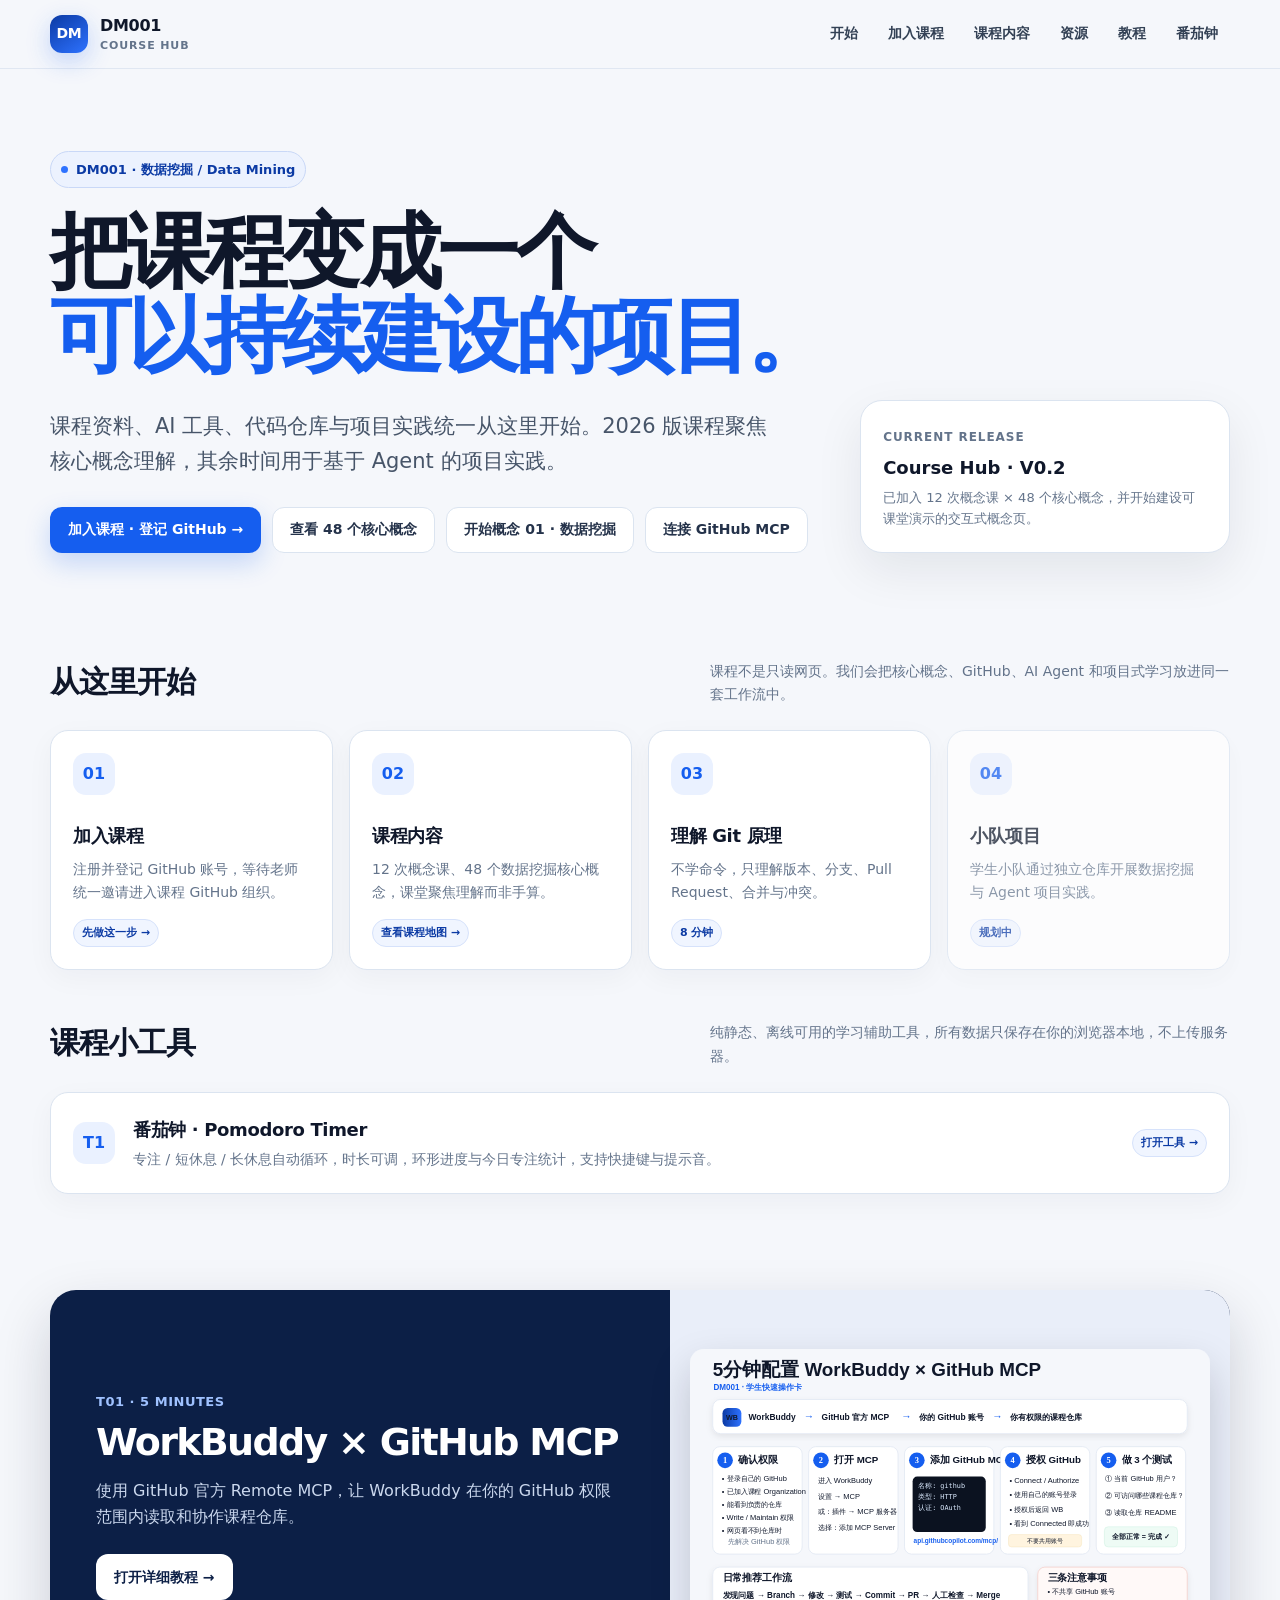
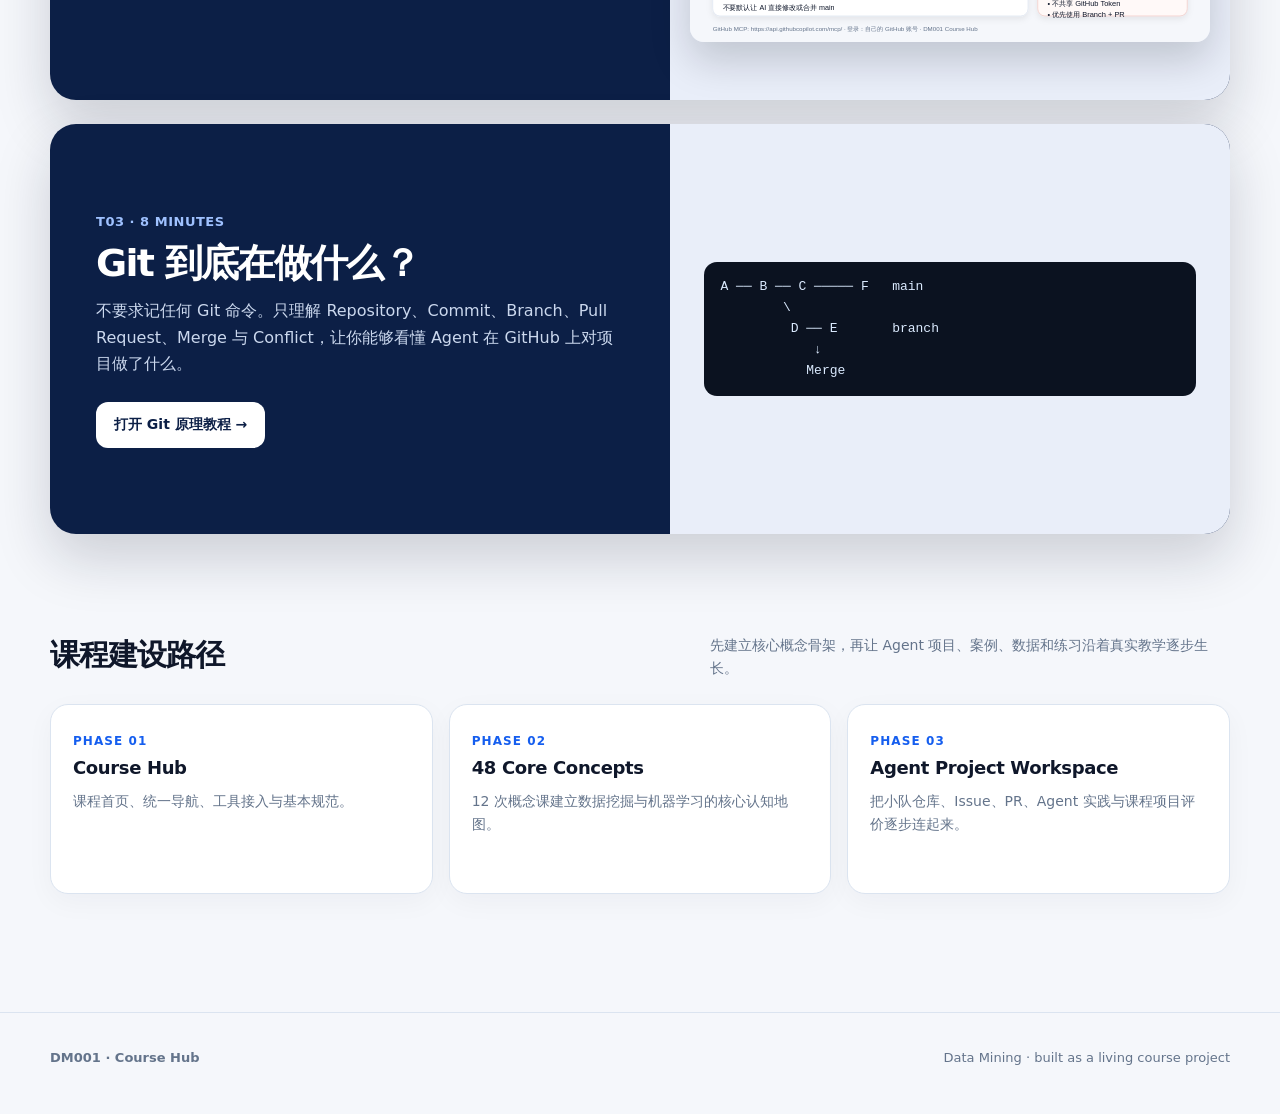
==== commit b12cf9c1: "Add course registration entry to homepage" ====
--- a/index.html
+++ b/index.html
@@ -16,6 +16,7 @@
     </a>
     <nav class="nav-links" aria-label="主导航">
       <a href="#start">开始</a>
+      <a href="join.html">加入课程</a>
       <a href="curriculum.html">课程内容</a>
       <a href="#resources">资源</a>
       <a href="#resources">教程</a>
@@ -33,7 +34,8 @@
         <div>
           <p>课程资料、AI 工具、代码仓库与项目实践统一从这里开始。2026 版课程聚焦核心概念理解，其余时间用于基于 Agent 的项目实践。</p>
           <div class="hero-actions">
-            <a class="btn btn-primary" href="curriculum.html">查看 48 个核心概念 →</a>
+            <a class="btn btn-primary" href="join.html">加入课程 · 登记 GitHub →</a>
+            <a class="btn btn-secondary" href="curriculum.html">查看 48 个核心概念</a>
             <a class="btn btn-secondary" href="concepts/data-mining.html">开始概念 01 · 数据挖掘</a>
             <a class="btn btn-secondary" href="tutorials/github-mcp.html">连接 GitHub MCP</a>
           </div>
@@ -54,11 +56,11 @@
         <p>课程不是只读网页。我们会把核心概念、GitHub、AI Agent 和项目式学习放进同一套工作流中。</p>
       </div>
       <div class="grid-4">
-        <a class="card" href="tutorials/github-mcp.html">
+        <a class="card" href="join.html">
           <div class="icon">01</div>
-          <h3>配置开发环境</h3>
-          <p>让 WorkBuddy 通过 GitHub 官方 MCP 读取与协作课程仓库。</p>
-          <span class="tag">现在开始</span>
+          <h3>加入课程</h3>
+          <p>注册并登记 GitHub 账号，等待老师统一邀请进入课程 GitHub 组织。</p>
+          <span class="tag">先做这一步 →</span>
         </a>
         <a class="card" href="curriculum.html">
           <div class="icon">02</div>
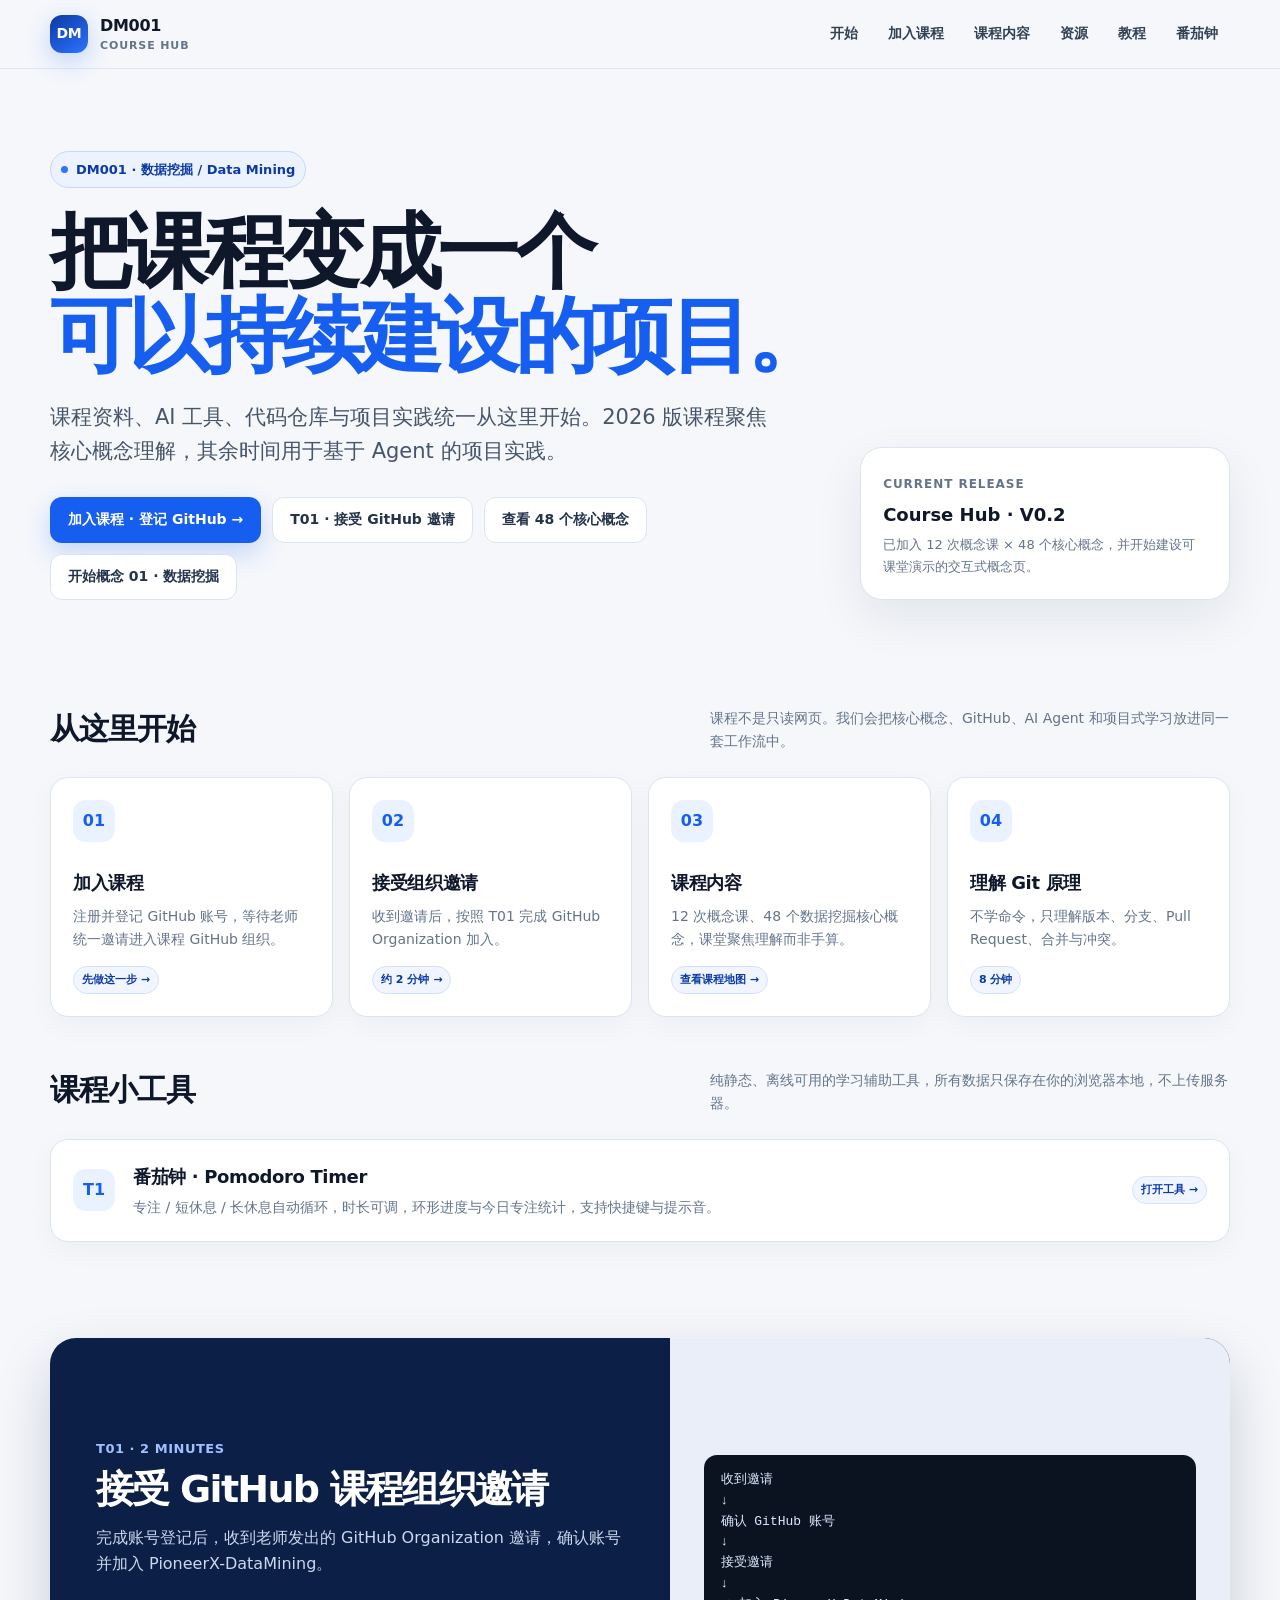
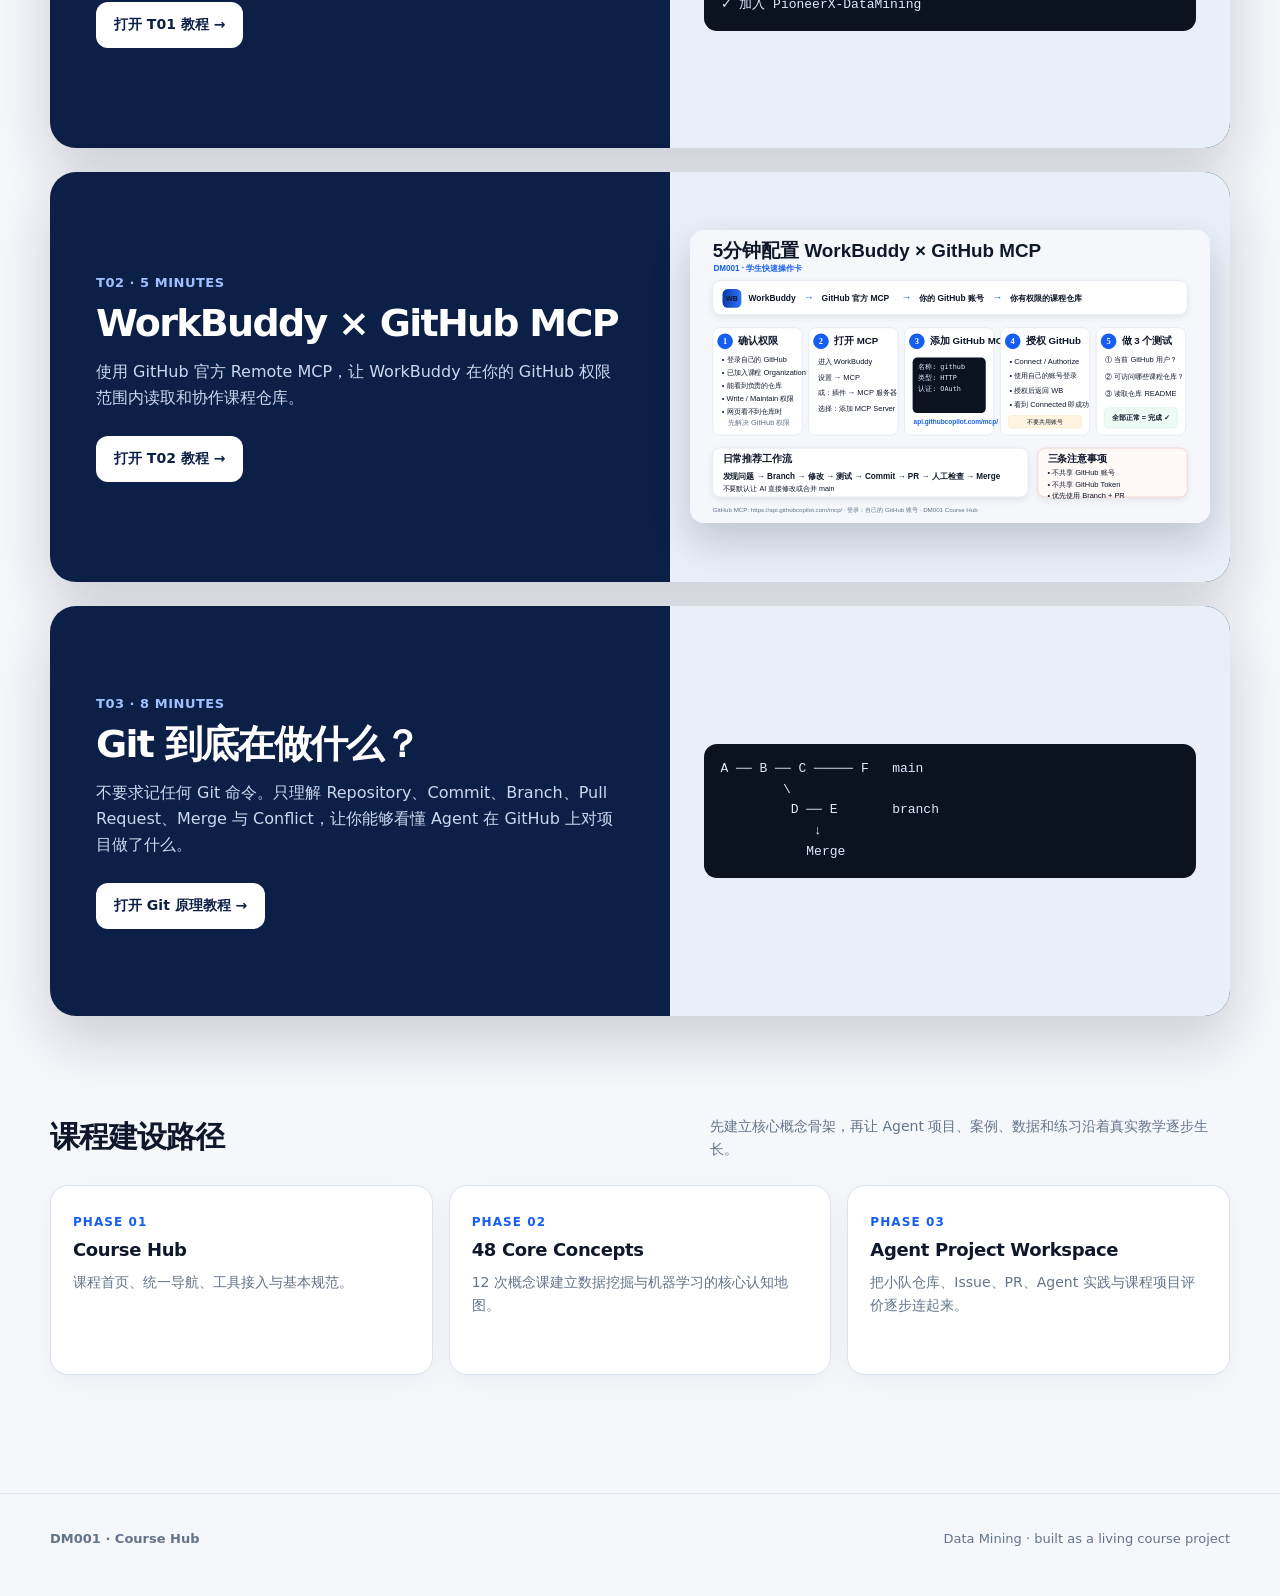
==== commit 7422b9c9: "Make GitHub invitation tutorial T01 and shift MCP to T02" ====
--- a/index.html
+++ b/index.html
@@ -35,9 +35,9 @@
           <p>课程资料、AI 工具、代码仓库与项目实践统一从这里开始。2026 版课程聚焦核心概念理解，其余时间用于基于 Agent 的项目实践。</p>
           <div class="hero-actions">
             <a class="btn btn-primary" href="join.html">加入课程 · 登记 GitHub →</a>
+            <a class="btn btn-secondary" href="tutorials/accept-github-invite.html">T01 · 接受 GitHub 邀请</a>
             <a class="btn btn-secondary" href="curriculum.html">查看 48 个核心概念</a>
             <a class="btn btn-secondary" href="concepts/data-mining.html">开始概念 01 · 数据挖掘</a>
-            <a class="btn btn-secondary" href="tutorials/github-mcp.html">连接 GitHub MCP</a>
           </div>
         </div>
         <aside class="hero-note">
@@ -62,24 +62,24 @@
           <p>注册并登记 GitHub 账号，等待老师统一邀请进入课程 GitHub 组织。</p>
           <span class="tag">先做这一步 →</span>
         </a>
+        <a class="card" href="tutorials/accept-github-invite.html">
+          <div class="icon">02</div>
+          <h3>接受组织邀请</h3>
+          <p>收到邀请后，按照 T01 完成 GitHub Organization 加入。</p>
+          <span class="tag">约 2 分钟 →</span>
+        </a>
         <a class="card" href="curriculum.html">
-          <div class="icon">02</div>
+          <div class="icon">03</div>
           <h3>课程内容</h3>
           <p>12 次概念课、48 个数据挖掘核心概念，课堂聚焦理解而非手算。</p>
           <span class="tag">查看课程地图 →</span>
         </a>
         <a class="card" href="tutorials/git-principles.html">
-          <div class="icon">03</div>
+          <div class="icon">04</div>
           <h3>理解 Git 原理</h3>
           <p>不学命令，只理解版本、分支、Pull Request、合并与冲突。</p>
           <span class="tag">8 分钟</span>
         </a>
-        <div class="card disabled">
-          <div class="icon">04</div>
-          <h3>小队项目</h3>
-          <p>学生小队通过独立仓库开展数据挖掘与 Agent 项目实践。</p>
-          <span class="tag">规划中</span>
-        </div>
       </div>
     </div>
   </section>
@@ -105,10 +105,22 @@
     <div class="container">
       <article class="feature">
         <div class="feature-copy">
-          <span class="kicker">T01 · 5 MINUTES</span>
+          <span class="kicker">T01 · 2 MINUTES</span>
+          <h2>接受 GitHub 课程组织邀请</h2>
+          <p>完成账号登记后，收到老师发出的 GitHub Organization 邀请，确认账号并加入 PioneerX-DataMining。</p>
+          <a class="btn" href="tutorials/accept-github-invite.html">打开 T01 教程 →</a>
+        </div>
+        <div class="feature-media" style="padding:34px">
+          <div class="code" style="width:100%;text-align:left">收到邀请<br>↓<br>确认 GitHub 账号<br>↓<br>接受邀请<br>↓<br>✓ 加入 PioneerX-DataMining</div>
+        </div>
+      </article>
+
+      <article class="feature" style="margin-top:24px">
+        <div class="feature-copy">
+          <span class="kicker">T02 · 5 MINUTES</span>
           <h2>WorkBuddy × GitHub MCP</h2>
           <p>使用 GitHub 官方 Remote MCP，让 WorkBuddy 在你的 GitHub 权限范围内读取和协作课程仓库。</p>
-          <a class="btn" href="tutorials/github-mcp.html">打开详细教程 →</a>
+          <a class="btn" href="tutorials/github-mcp.html">打开 T02 教程 →</a>
         </div>
         <div class="feature-media">
           <img src="assets/workbuddy-github-mcp.svg" alt="5分钟配置 WorkBuddy 与 GitHub MCP 操作卡" />
--- a/styles.css
+++ b/styles.css
@@ -142,3 +142,157 @@
   .step-no { width:36px; height:36px; border-radius:11px; }
   .step-body { padding:15px; }
 }
+
+/* Concept deck readability: keep classroom text legible at browser zoom 100%. */
+html body .deck-topbar .back-link,
+html body .deck-topbar .tool-btn { font-size:15px !important; }
+html body .deck-topbar .deck-label small { font-size:13px !important; }
+html body .deck-wrap .slide-kicker,
+html body .deck-wrap .slide-no { font-size:14px !important; }
+html body .deck-wrap .slide .lead { font-size:clamp(20px,1.8vw,25px) !important; }
+html body .deck-wrap .slide-content p { font-size:16px !important; line-height:1.6; }
+html body .deck-wrap .slide-content small { font-size:15px !important; line-height:1.45; }
+html body .deck-wrap .slide-content button { font-size:16px !important; line-height:1.35; }
+html body .deck-wrap .slide-content table { font-size:16px !important; }
+html body .deck-wrap .slide-content th { font-size:14px !important; }
+html body .deck-wrap .slide-content .tag,
+html body .deck-wrap .slide-content .label { font-size:14px !important; }
+html body .deck-wrap .data-head span,
+html body .deck-wrap .answer,
+html body .deck-wrap .criterion span,
+html body .deck-wrap .criterion .detail,
+html body .deck-wrap .quiz-result,
+html body .deck-wrap .task-head span,
+html body .deck-wrap .task-example .label,
+html body .deck-wrap .process-step .num,
+html body .deck-wrap .process-step b,
+html body .deck-wrap .process-note,
+html body .deck-wrap .object-panel .eyebrow-mini,
+html body .deck-wrap .scenario-result,
+html body .deck-wrap .next-concept,
+html body .deck-wrap .reveal-note,
+html body .deck-wrap .legend-row,
+html body .deck-wrap .value-feedback,
+html body .deck-wrap .feature-pill,
+html body .deck-wrap .problem-note,
+html body .deck-wrap .challenge-feedback,
+html body .deck-wrap .flow-tag,
+html body .deck-wrap .flow-sub,
+html body .deck-wrap .space-note,
+html body .deck-wrap .x-label,
+html body .deck-wrap .y-label,
+html body .deck-wrap .plot-point span,
+html body .deck-wrap .plot-caption,
+html body .deck-wrap .meaning-kicker,
+html body .deck-wrap .meaning-note,
+html body .deck-wrap .scale-check,
+html body .deck-wrap .scale-summary,
+html body .deck-wrap .trap-title,
+html body .deck-wrap .trap-feedback,
+html body .deck-wrap .implication-list b,
+html body .deck-wrap .implication-list span,
+html body .deck-wrap .impact-detail,
+html body .deck-wrap .second-axis,
+html body .deck-wrap .slide-status,
+html body .deck-wrap .hint,
+html body .deck-wrap .sources summary,
+html body .deck-wrap .sources ul { font-size:15px !important; }
+
+/* Important explanatory labels that were still too small in concept decks 01–04. */
+html body .deck-wrap .def-node span,
+html body .deck-wrap .criterion strong,
+html body .deck-wrap .task-btn small,
+html body .deck-wrap .term-btn small,
+html body .deck-wrap .matrix th,
+html body .deck-wrap .value-table th,
+html body .deck-wrap .number-card p,
+html body .deck-wrap .operator-step small,
+html body .deck-wrap .type-pill,
+html body .deck-wrap .scale-summary span,
+html body .deck-wrap .implication-list span,
+html body .deck-wrap .second-axis span,
+html body .deck-wrap .numeric-card .tag,
+html body .deck-wrap .numeric-card > span:last-child,
+html body .deck-wrap .mol-table th,
+html body .deck-wrap .challenge-options button { font-size:15px !important; line-height:1.45; }
+html body .deck-wrap .criterion strong,
+html body .deck-wrap .operator-step strong,
+html body .deck-wrap .meaning-main { font-size:17px !important; }
+
+/* Full-screen projection gets one more step of enlargement. The extra specificity
+   intentionally overrides the compact landscape rules in individual concept pages. */
+html body .deck-wrap:fullscreen .slide-kicker,
+html body .deck-wrap:fullscreen .slide-no { font-size:16px !important; }
+html body .deck-wrap:fullscreen .slide .lead { font-size:clamp(23px,2vw,30px) !important; }
+html body .deck-wrap:fullscreen .slide-content p { font-size:18px !important; line-height:1.6; }
+html body .deck-wrap:fullscreen .slide-content small { font-size:17px !important; }
+html body .deck-wrap:fullscreen .slide-content button { font-size:18px !important; }
+html body .deck-wrap:fullscreen .slide-content table { font-size:18px !important; }
+html body .deck-wrap:fullscreen .slide-content th { font-size:17px !important; }
+html body .deck-wrap:fullscreen .slide-content .tag,
+html body .deck-wrap:fullscreen .slide-content .label { font-size:16px !important; }
+html body .deck-wrap:fullscreen .data-head span,
+html body .deck-wrap:fullscreen .answer,
+html body .deck-wrap:fullscreen .criterion span,
+html body .deck-wrap:fullscreen .criterion .detail,
+html body .deck-wrap:fullscreen .quiz-result,
+html body .deck-wrap:fullscreen .task-head span,
+html body .deck-wrap:fullscreen .task-example .label,
+html body .deck-wrap:fullscreen .process-step .num,
+html body .deck-wrap:fullscreen .process-step b,
+html body .deck-wrap:fullscreen .process-note,
+html body .deck-wrap:fullscreen .object-panel .eyebrow-mini,
+html body .deck-wrap:fullscreen .scenario-result,
+html body .deck-wrap:fullscreen .next-concept,
+html body .deck-wrap:fullscreen .reveal-note,
+html body .deck-wrap:fullscreen .legend-row,
+html body .deck-wrap:fullscreen .value-feedback,
+html body .deck-wrap:fullscreen .feature-pill,
+html body .deck-wrap:fullscreen .problem-note,
+html body .deck-wrap:fullscreen .challenge-feedback,
+html body .deck-wrap:fullscreen .flow-tag,
+html body .deck-wrap:fullscreen .flow-sub,
+html body .deck-wrap:fullscreen .space-note,
+html body .deck-wrap:fullscreen .x-label,
+html body .deck-wrap:fullscreen .y-label,
+html body .deck-wrap:fullscreen .plot-point span,
+html body .deck-wrap:fullscreen .plot-caption,
+html body .deck-wrap:fullscreen .meaning-kicker,
+html body .deck-wrap:fullscreen .meaning-note,
+html body .deck-wrap:fullscreen .scale-check,
+html body .deck-wrap:fullscreen .scale-summary,
+html body .deck-wrap:fullscreen .trap-title,
+html body .deck-wrap:fullscreen .trap-feedback,
+html body .deck-wrap:fullscreen .implication-list b,
+html body .deck-wrap:fullscreen .implication-list span,
+html body .deck-wrap:fullscreen .impact-detail,
+html body .deck-wrap:fullscreen .second-axis,
+html body .deck-wrap:fullscreen .second-axis span { font-size:17px !important; }
+html body .deck-wrap:fullscreen .def-node span,
+html body .deck-wrap:fullscreen .criterion strong,
+html body .deck-wrap:fullscreen .task-btn small,
+html body .deck-wrap:fullscreen .term-btn small,
+html body .deck-wrap:fullscreen .matrix th,
+html body .deck-wrap:fullscreen .value-table th,
+html body .deck-wrap:fullscreen .number-card p,
+html body .deck-wrap:fullscreen .operator-step small,
+html body .deck-wrap:fullscreen .type-pill,
+html body .deck-wrap:fullscreen .scale-summary span,
+html body .deck-wrap:fullscreen .implication-list span,
+html body .deck-wrap:fullscreen .second-axis span,
+html body .deck-wrap:fullscreen .numeric-card .tag,
+html body .deck-wrap:fullscreen .numeric-card > span:last-child,
+html body .deck-wrap:fullscreen .mol-table th,
+html body .deck-wrap:fullscreen .challenge-options button { font-size:17px !important; line-height:1.45; }
+html body .deck-wrap:fullscreen .criterion strong,
+html body .deck-wrap:fullscreen .operator-step strong,
+html body .deck-wrap:fullscreen .meaning-main { font-size:19px !important; }
+html body .deck-wrap:fullscreen .numeric-card strong { font-size:clamp(30px,2.8vw,40px) !important; margin:14px 0 6px !important; }
+html body .deck-wrap:fullscreen .operator-step .op { font-size:26px !important; }
+html body .deck-wrap:fullscreen .scale-title { font-size:26px !important; }
+html body .deck-wrap:fullscreen .scale-example,
+html body .deck-wrap:fullscreen .scale-check { font-size:17px !important; }
+html body .deck-wrap:fullscreen .scale-summary { font-size:17px !important; }
+html body .deck-wrap:fullscreen .city-row { font-size:17px !important; }
+html body .deck-wrap:fullscreen .trap-question { font-size:19px !important; }
+html body .deck-wrap:fullscreen .implication-panel h3 { font-size:21px !important; }
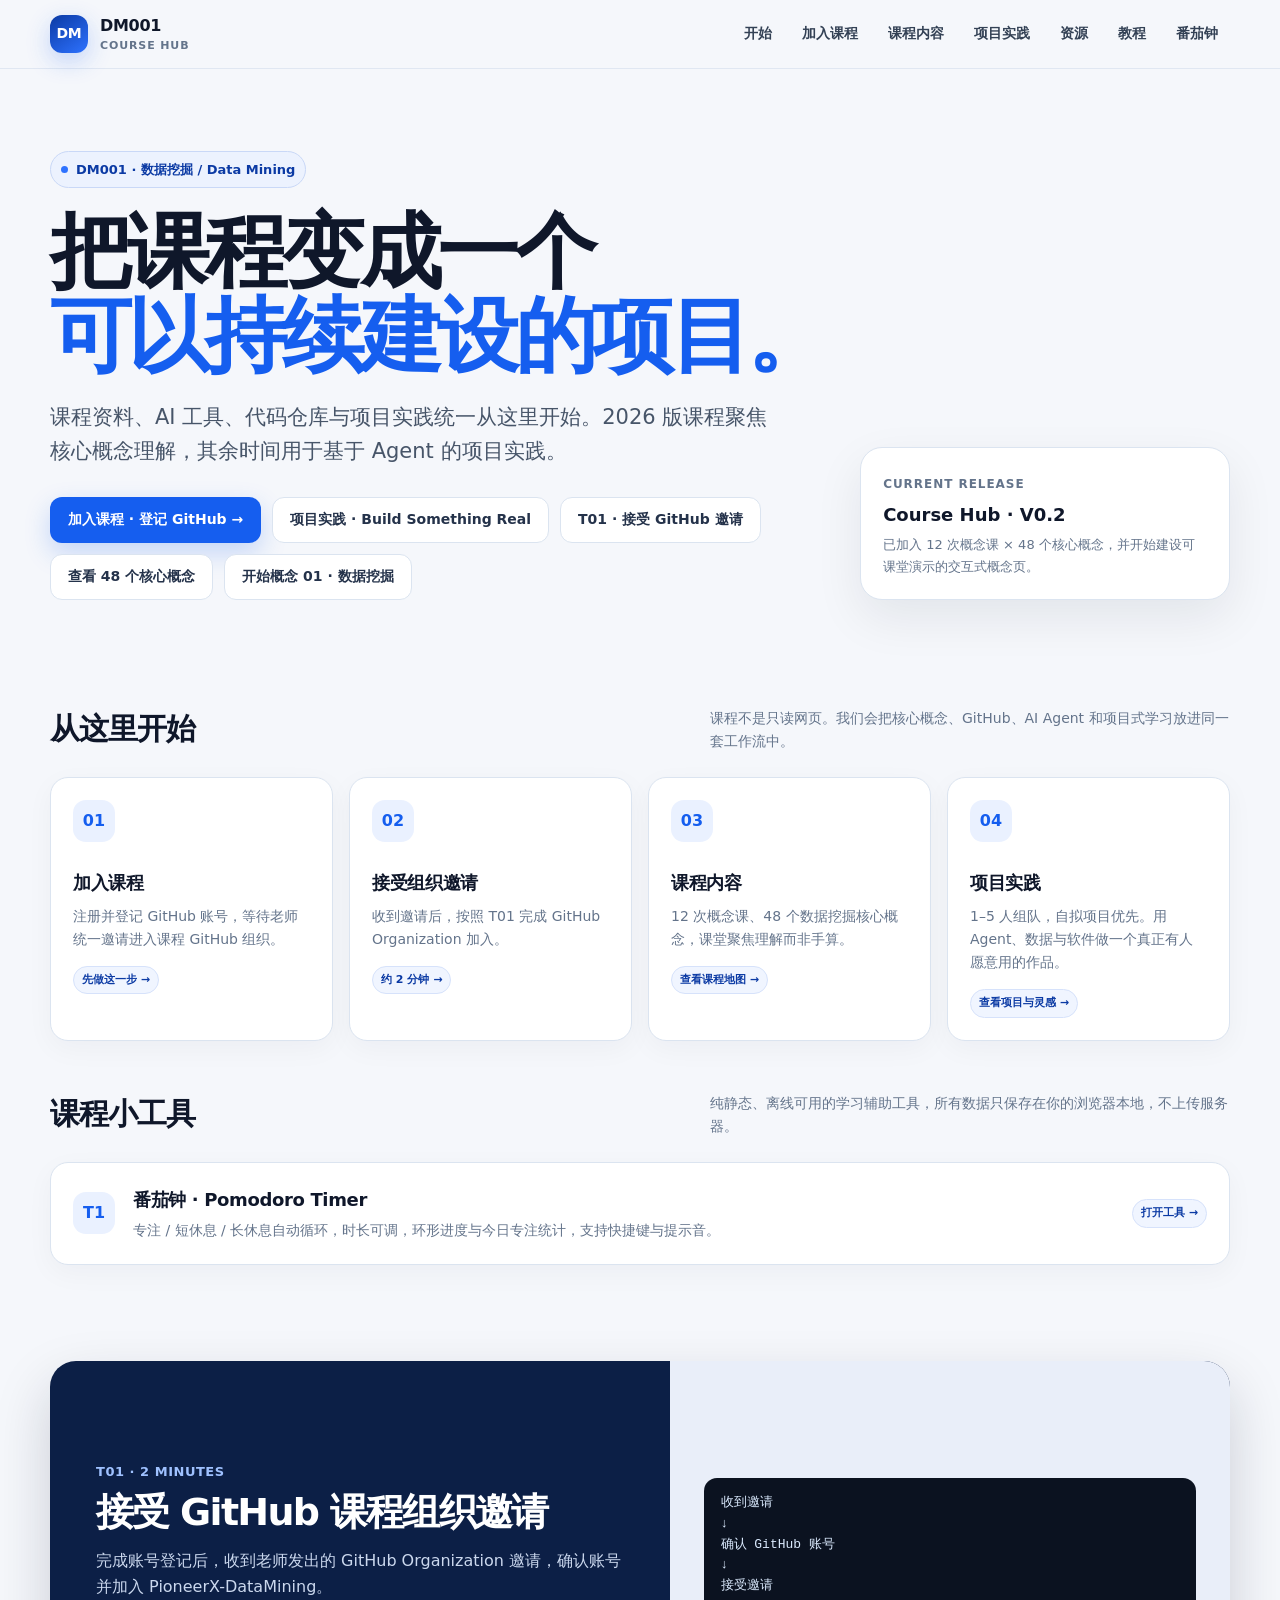
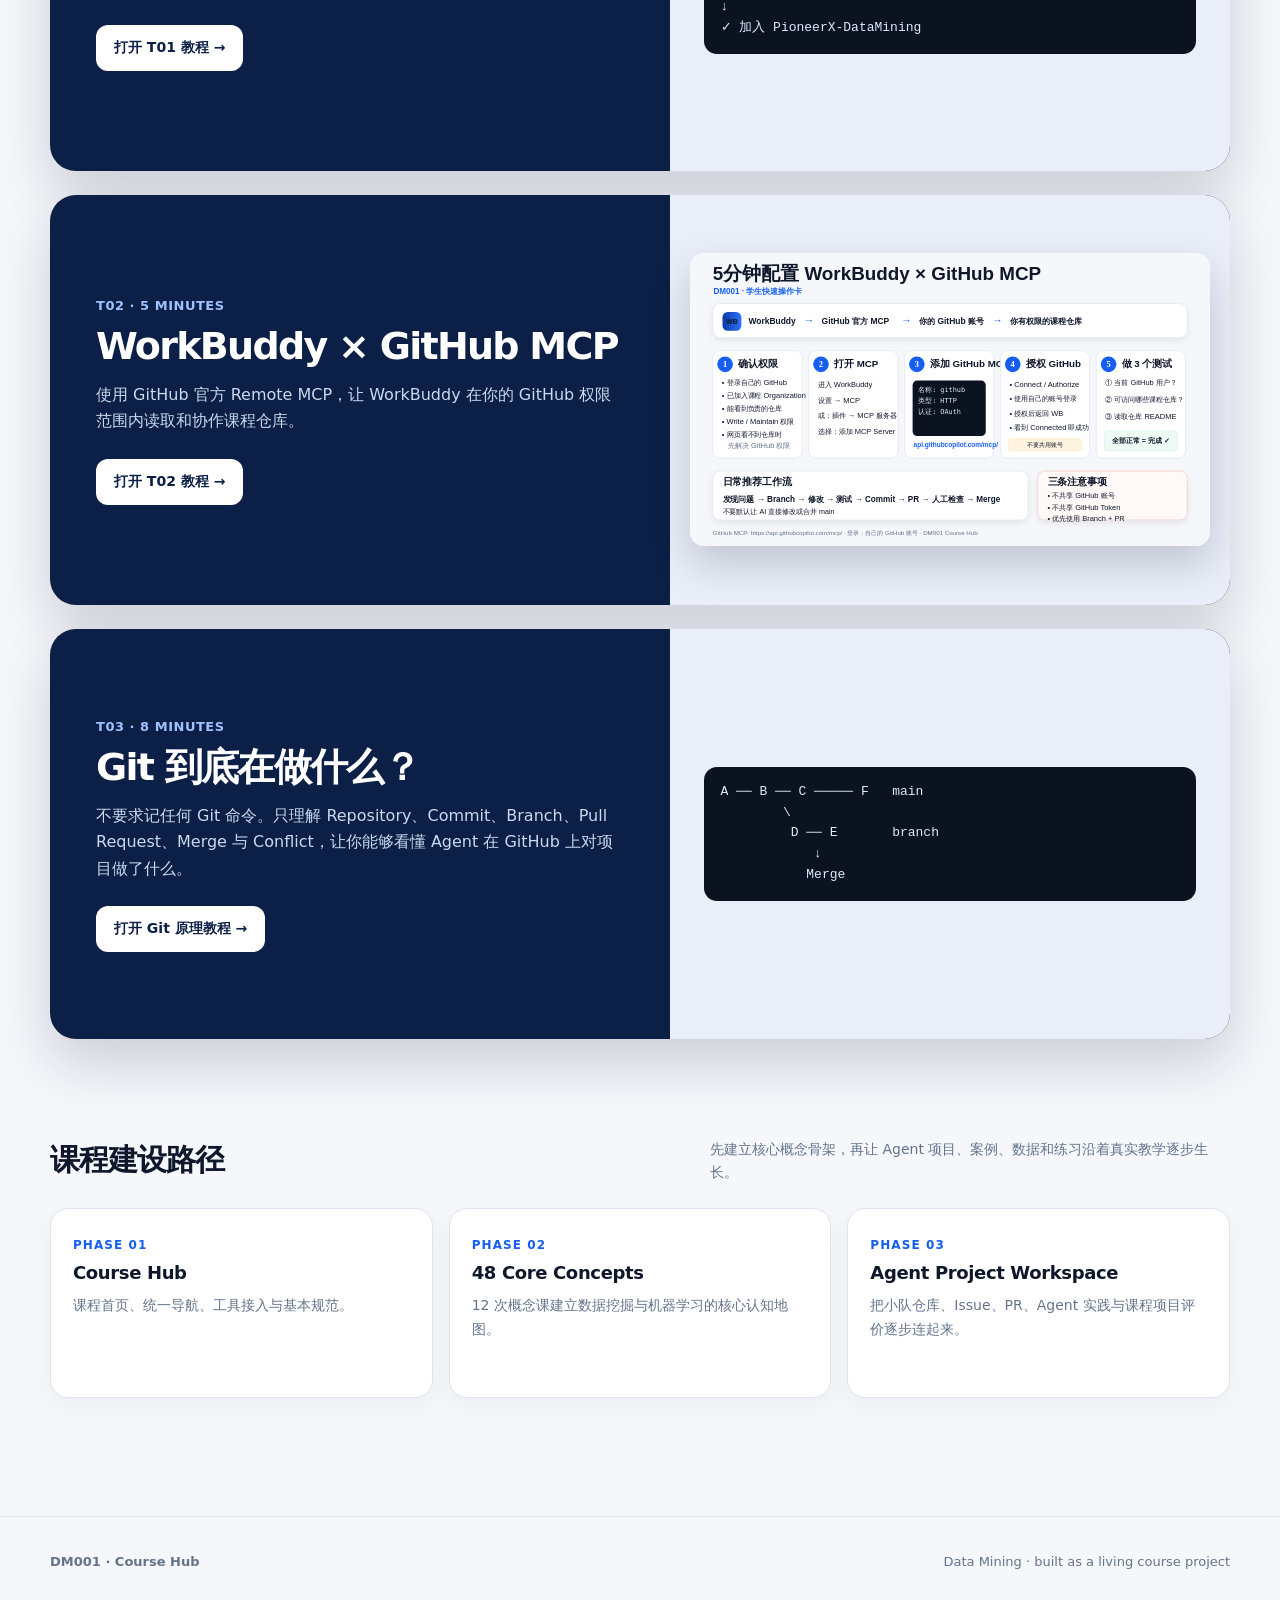
==== commit c052adba: "Link student projects page from course hub" ====
--- a/index.html
+++ b/index.html
@@ -18,6 +18,7 @@
       <a href="#start">开始</a>
       <a href="join.html">加入课程</a>
       <a href="curriculum.html">课程内容</a>
+      <a href="projects.html">项目实践</a>
       <a href="#resources">资源</a>
       <a href="#resources">教程</a>
       <a href="apps/pomodoro.html">番茄钟</a>
@@ -35,6 +36,7 @@
           <p>课程资料、AI 工具、代码仓库与项目实践统一从这里开始。2026 版课程聚焦核心概念理解，其余时间用于基于 Agent 的项目实践。</p>
           <div class="hero-actions">
             <a class="btn btn-primary" href="join.html">加入课程 · 登记 GitHub →</a>
+            <a class="btn btn-secondary" href="projects.html">项目实践 · Build Something Real</a>
             <a class="btn btn-secondary" href="tutorials/accept-github-invite.html">T01 · 接受 GitHub 邀请</a>
             <a class="btn btn-secondary" href="curriculum.html">查看 48 个核心概念</a>
             <a class="btn btn-secondary" href="concepts/data-mining.html">开始概念 01 · 数据挖掘</a>
@@ -74,11 +76,11 @@
           <p>12 次概念课、48 个数据挖掘核心概念，课堂聚焦理解而非手算。</p>
           <span class="tag">查看课程地图 →</span>
         </a>
-        <a class="card" href="tutorials/git-principles.html">
+        <a class="card" href="projects.html">
           <div class="icon">04</div>
-          <h3>理解 Git 原理</h3>
-          <p>不学命令，只理解版本、分支、Pull Request、合并与冲突。</p>
-          <span class="tag">8 分钟</span>
+          <h3>项目实践</h3>
+          <p>1–5 人组队，自拟项目优先。用 Agent、数据与软件做一个真正有人愿意用的作品。</p>
+          <span class="tag">查看项目与灵感 →</span>
         </a>
       </div>
     </div>
